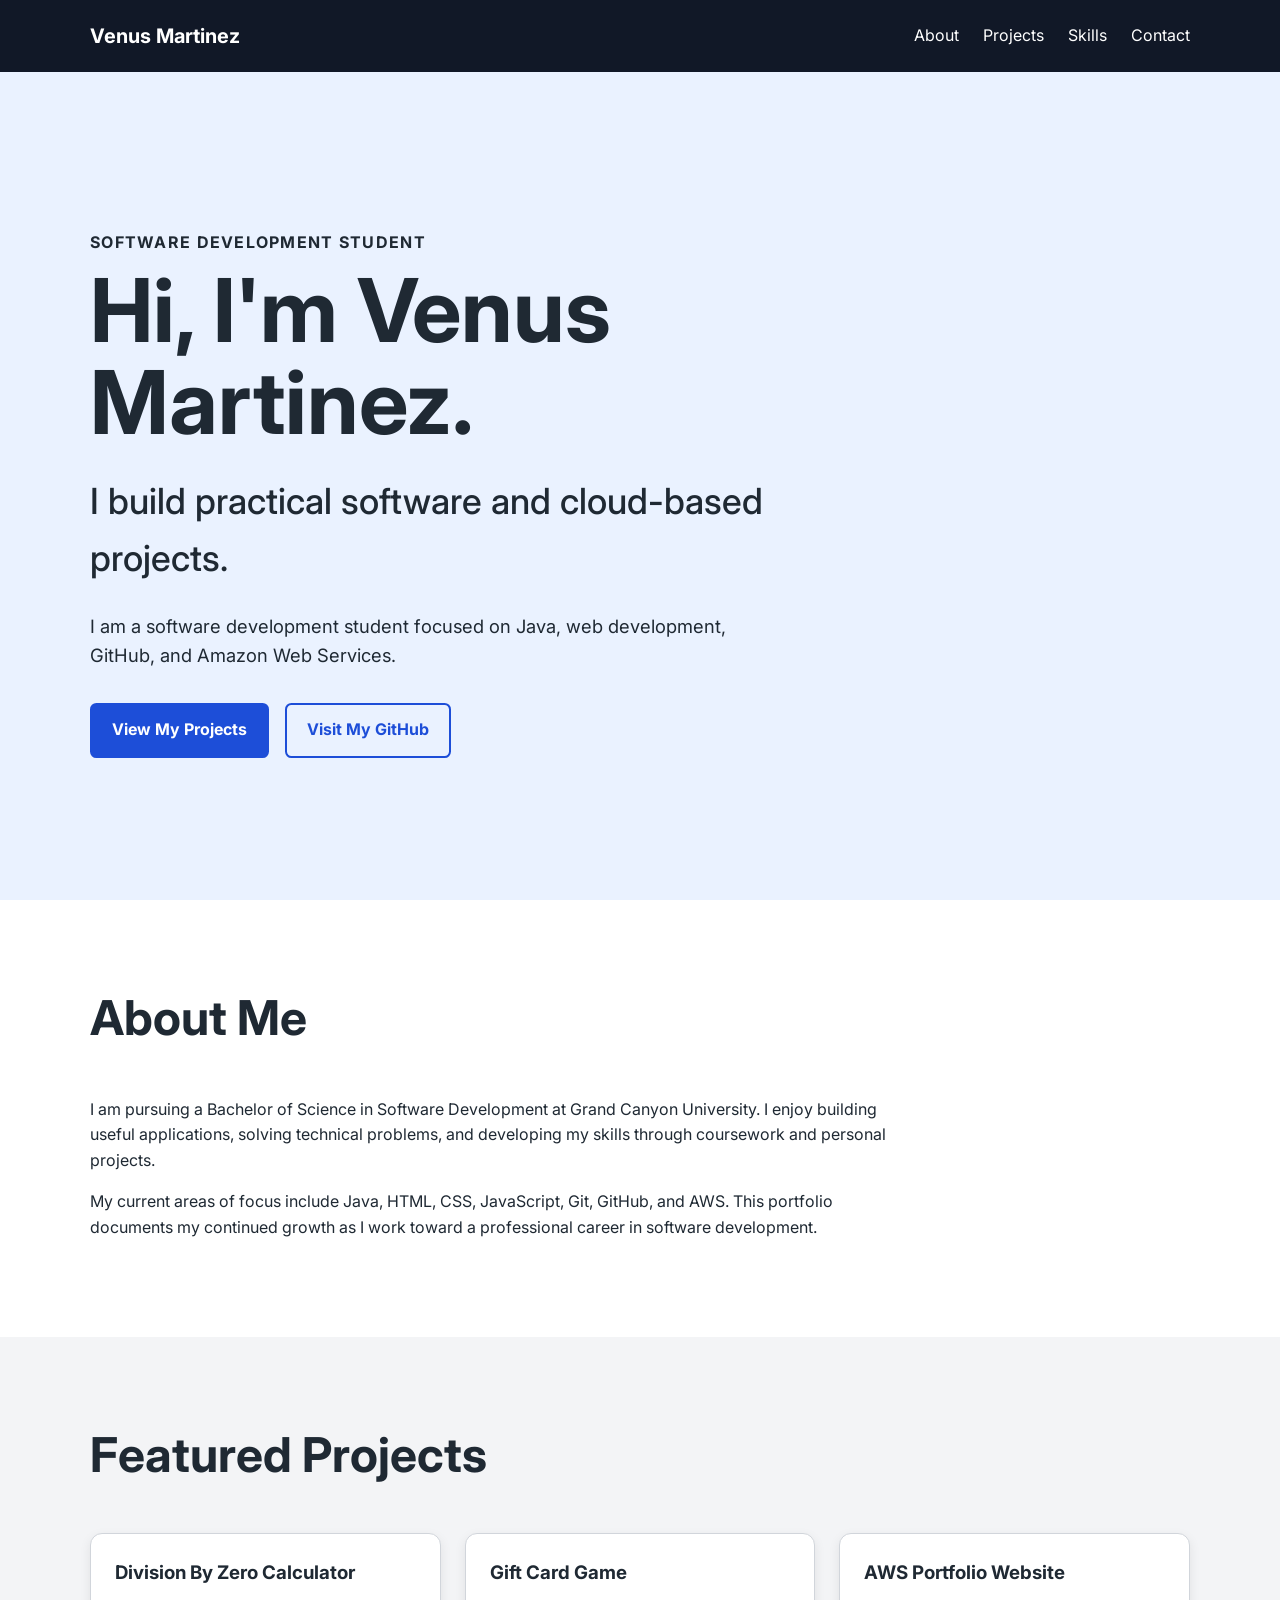
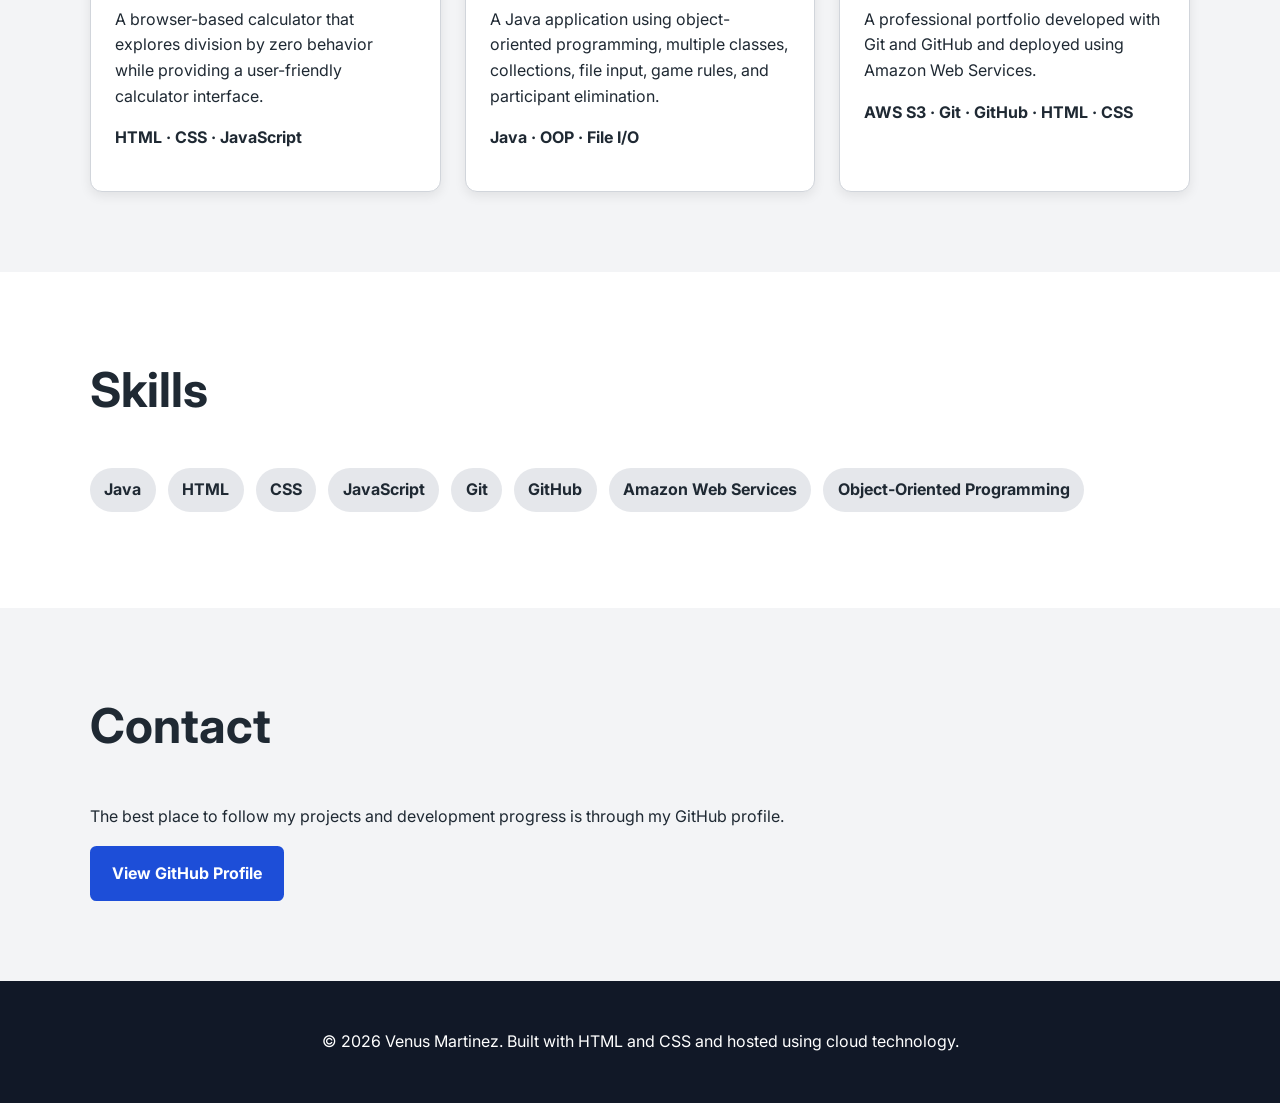
==== index.html @ 0f292beb "Update portfolio typography with Inter font" ====
<!DOCTYPE html>
<html lang="en">

<head>
    <meta charset="UTF-8">
    <meta name="viewport" content="width=device-width, initial-scale=1.0">

    <meta name="description"
        content="The software development portfolio of Venus Martinez, featuring Java, web development, and AWS projects.">

    <title>Venus Martinez | Software Developer</title>

    <link rel="preconnect" href="https://fonts.googleapis.com">
    <link rel="preconnect" href="https://fonts.gstatic.com" crossorigin>
    <link href="https://fonts.googleapis.com/css2?family=Inter:wght@300;400;500;600;700;800&display=swap"
        rel="stylesheet">
    <link rel="stylesheet" href="css/styles.css">
</head>

<body>

    <header class="site-header">
        <nav class="navbar" aria-label="Main navigation">
            <a class="logo" href="#home">Venus Martinez</a>

            <ul class="nav-links">
                <li><a href="#about">About</a></li>
                <li><a href="#projects">Projects</a></li>
                <li><a href="#skills">Skills</a></li>
                <li><a href="#contact">Contact</a></li>
            </ul>
        </nav>
    </header>

    <main>

        <section class="hero" id="home">
            <div class="hero-content">
                <p class="eyebrow">Software Development Student</p>

                <h1>Hi, I'm Venus Martinez.</h1>

                <h2>I build practical software and cloud-based projects.</h2>

                <p class="hero-description">
                    I am a software development student focused on Java,
                    web development, GitHub, and Amazon Web Services.
                </p>

                <div class="hero-buttons">
                    <a class="button primary-button" href="#projects">
                        View My Projects
                    </a>

                    <a class="button secondary-button" href="https://github.com/Venus-Martinez" target="_blank"
                        rel="noopener noreferrer">
                        Visit My GitHub
                    </a>
                </div>
            </div>
        </section>

        <section class="section" id="about">
            <div class="section-container">
                <h2>About Me</h2>

                <p>
                    I am pursuing a Bachelor of Science in Software
                    Development at Grand Canyon University. I enjoy building
                    useful applications, solving technical problems, and
                    developing my skills through coursework and personal
                    projects.
                </p>

                <p>
                    My current areas of focus include Java, HTML, CSS,
                    JavaScript, Git, GitHub, and AWS. This portfolio documents
                    my continued growth as I work toward a professional career
                    in software development.
                </p>
            </div>
        </section>

        <section class="section alternate-section" id="projects">
            <div class="section-container">
                <h2>Featured Projects</h2>

                <div class="project-grid">

                    <article class="project-card">
                        <h3>Division By Zero Calculator</h3>

                        <p>
                            A browser-based calculator that explores division
                            by zero behavior while providing a user-friendly
                            calculator interface.
                        </p>

                        <p class="technology-list">
                            HTML · CSS · JavaScript
                        </p>
                    </article>

                    <article class="project-card">
                        <h3>Gift Card Game</h3>

                        <p>
                            A Java application using object-oriented
                            programming, multiple classes, collections, file
                            input, game rules, and participant elimination.
                        </p>

                        <p class="technology-list">
                            Java · OOP · File I/O
                        </p>
                    </article>

                    <article class="project-card">
                        <h3>AWS Portfolio Website</h3>

                        <p>
                            A professional portfolio developed with Git and
                            GitHub and deployed using Amazon Web Services.
                        </p>

                        <p class="technology-list">
                            AWS S3 · Git · GitHub · HTML · CSS
                        </p>
                    </article>

                </div>
            </div>
        </section>

        <section class="section" id="skills">
            <div class="section-container">
                <h2>Skills</h2>

                <ul class="skills-list">
                    <li>Java</li>
                    <li>HTML</li>
                    <li>CSS</li>
                    <li>JavaScript</li>
                    <li>Git</li>
                    <li>GitHub</li>
                    <li>Amazon Web Services</li>
                    <li>Object-Oriented Programming</li>
                </ul>
            </div>
        </section>

        <section class="section alternate-section" id="contact">
            <div class="section-container">
                <h2>Contact</h2>

                <p>
                    The best place to follow my projects and development
                    progress is through my GitHub profile.
                </p>

                <a class="button primary-button" href="https://github.com/Venus-Martinez" target="_blank"
                    rel="noopener noreferrer">
                    View GitHub Profile
                </a>
            </div>
        </section>

    </main>

    <footer class="site-footer">
        <p>
            &copy; 2026 Venus Martinez. Built with HTML and CSS and hosted
            using cloud technology.
        </p>
    </footer>

</body>

</html>
---- css/styles.css ----
/* ================================
   Base styles
================================ */

* {
    box-sizing: border-box;
}

html {
    scroll-behavior: smooth;
}

body {
    margin: 0;
    font-family: "Inter", sans-serif;
    line-height: 1.6;
    color: #1f2933;
    background-color: #ffffff;
}

a {
    color: inherit;
}


/* ================================
   Header and navigation
================================ */

.site-header {
    position: sticky;
    top: 0;
    z-index: 1000;
    background-color: #111827;
    color: #ffffff;
}

.navbar {
    width: min(1100px, 90%);
    min-height: 72px;
    margin: 0 auto;
    display: flex;
    align-items: center;
    justify-content: space-between;
    gap: 2rem;
}

.logo {
    font-size: 1.25rem;
    font-weight: 700;
    text-decoration: none;
}

.nav-links {
    margin: 0;
    padding: 0;
    display: flex;
    gap: 1.5rem;
    list-style: none;
}

.nav-links a {
    text-decoration: none;
}

.nav-links a:hover,
.nav-links a:focus {
    text-decoration: underline;
}


/* ================================
   Hero section
================================ */

.hero {
    min-height: calc(100vh - 72px);
    padding: 6rem 0;
    display: flex;
    align-items: center;
    background-color: #eaf2ff;
}

.hero-content {
    width: min(1100px, 90%);
    margin: 0 auto;
}

.eyebrow {
    margin-bottom: 0.5rem;
    font-size: 1rem;
    font-weight: 700;
    letter-spacing: 0.08em;
    text-transform: uppercase;
}

.hero h1 {
    max-width: 850px;
    margin: 0;
    font-size: clamp(2.75rem, 7vw, 5.5rem);
    line-height: 1.05;
}

.hero h2 {
    max-width: 800px;
    margin: 1.5rem 0 0;
    font-size: clamp(1.5rem, 3vw, 2.25rem);
    font-weight: 500;
}

.hero-description {
    max-width: 650px;
    margin: 1.5rem 0 0;
    font-size: 1.15rem;
}

.hero-buttons {
    margin-top: 2rem;
    display: flex;
    flex-wrap: wrap;
    gap: 1rem;
}


/* ================================
   Buttons
================================ */

.button {
    display: inline-block;
    padding: 0.8rem 1.25rem;
    border: 2px solid #1d4ed8;
    border-radius: 0.4rem;
    font-weight: 700;
    text-decoration: none;
}

.primary-button {
    color: #ffffff;
    background-color: #1d4ed8;
}

.secondary-button {
    color: #1d4ed8;
    background-color: transparent;
}

.button:hover,
.button:focus {
    opacity: 0.85;
}


/* ================================
   Page sections
================================ */

.section {
    padding: 5rem 0;
}

.alternate-section {
    background-color: #f3f4f6;
}

.section-container {
    width: min(1100px, 90%);
    margin: 0 auto;
}

.section h2 {
    margin-top: 0;
    font-size: clamp(2rem, 4vw, 3rem);
}

.section-container > p {
    max-width: 800px;
}


/* ================================
   Project cards
================================ */

.project-grid {
    display: grid;
    grid-template-columns: repeat(3, 1fr);
    gap: 1.5rem;
}

.project-card {
    padding: 1.5rem;
    border: 1px solid #d1d5db;
    border-radius: 0.75rem;
    background-color: #ffffff;
    box-shadow: 0 4px 12px rgba(0, 0, 0, 0.08);
}

.project-card h3 {
    margin-top: 0;
}

.technology-list {
    font-weight: 700;
}


/* ================================
   Skills
================================ */

.skills-list {
    padding: 0;
    display: flex;
    flex-wrap: wrap;
    gap: 0.75rem;
    list-style: none;
}

.skills-list li {
    padding: 0.55rem 0.9rem;
    border-radius: 999px;
    background-color: #e5e7eb;
    font-weight: 700;
}


/* ================================
   Footer
================================ */

.site-footer {
    padding: 2rem;
    color: #ffffff;
    background-color: #111827;
    text-align: center;
}


/* ================================
   Responsive design
================================ */

@media (max-width: 800px) {
    .navbar {
        padding: 1rem 0;
        flex-direction: column;
    }

    .nav-links {
        flex-wrap: wrap;
        justify-content: center;
    }

    .project-grid {
        grid-template-columns: 1fr;
    }
}
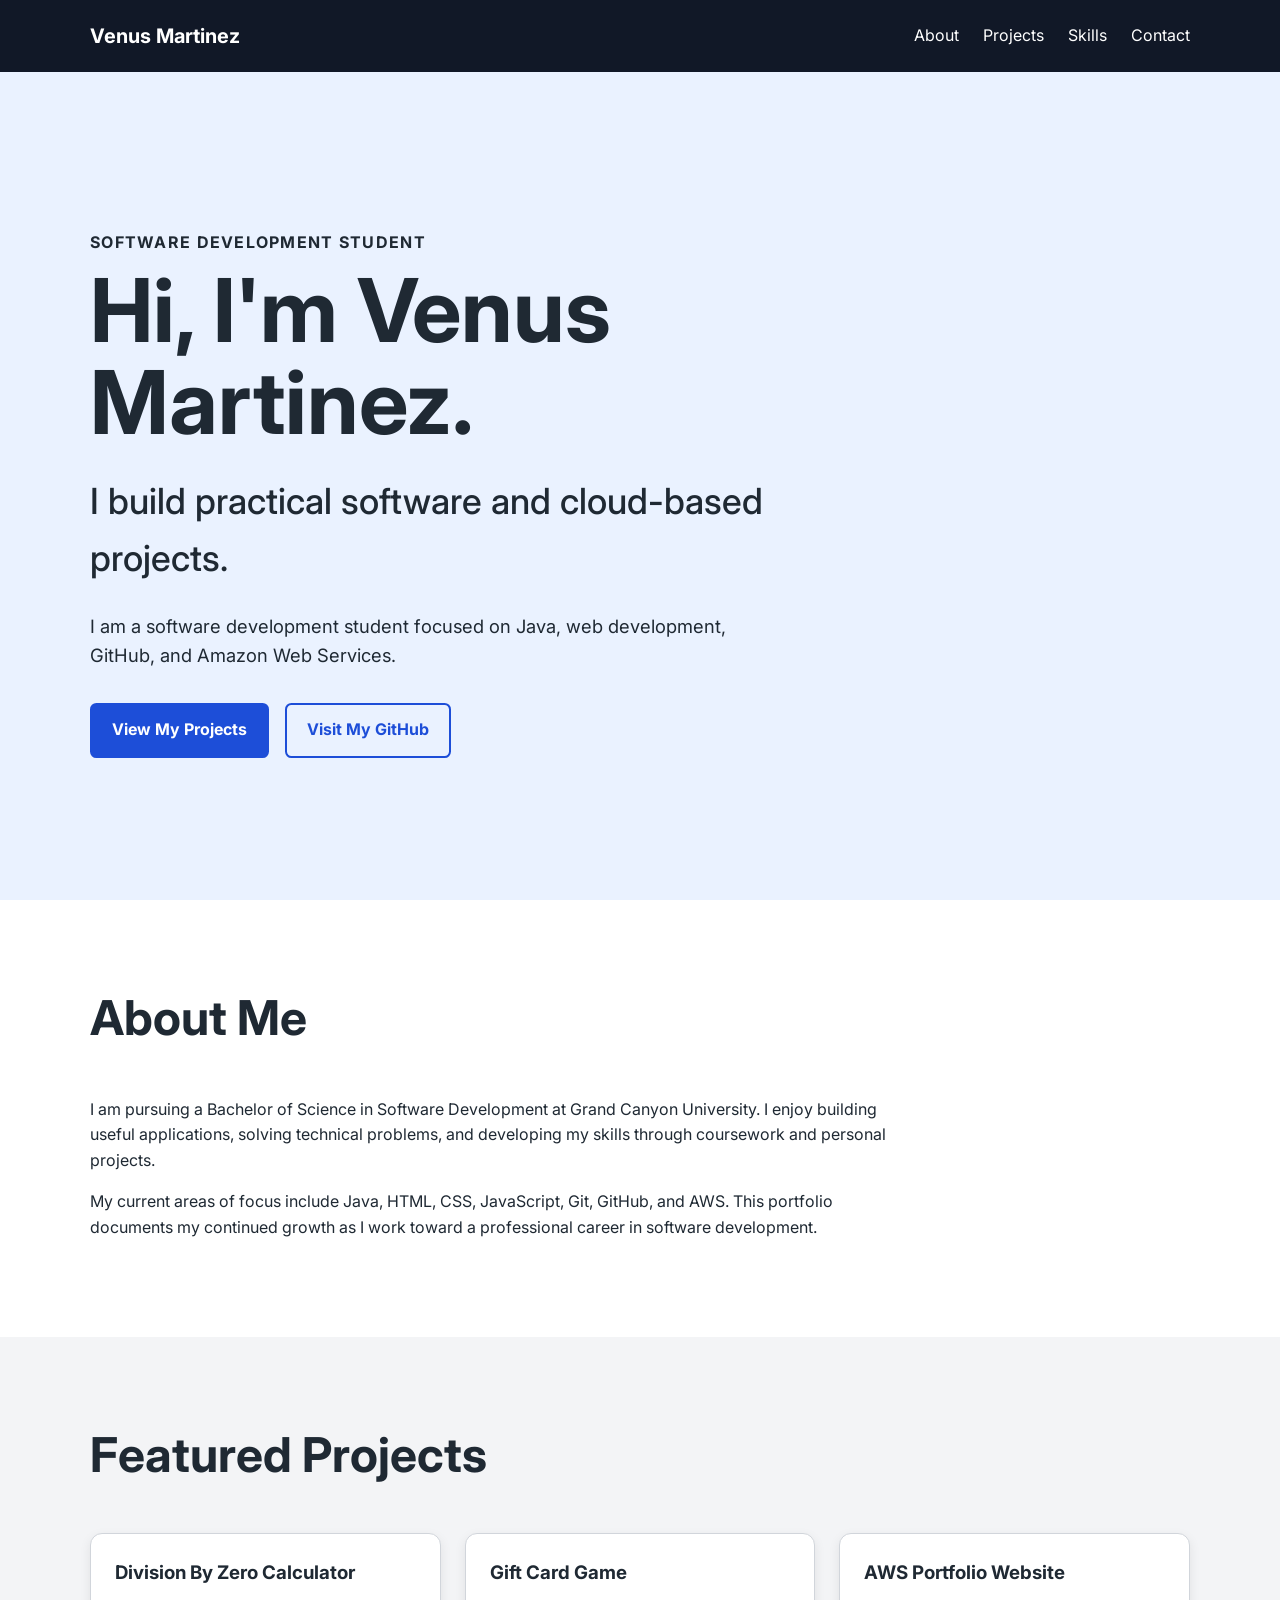
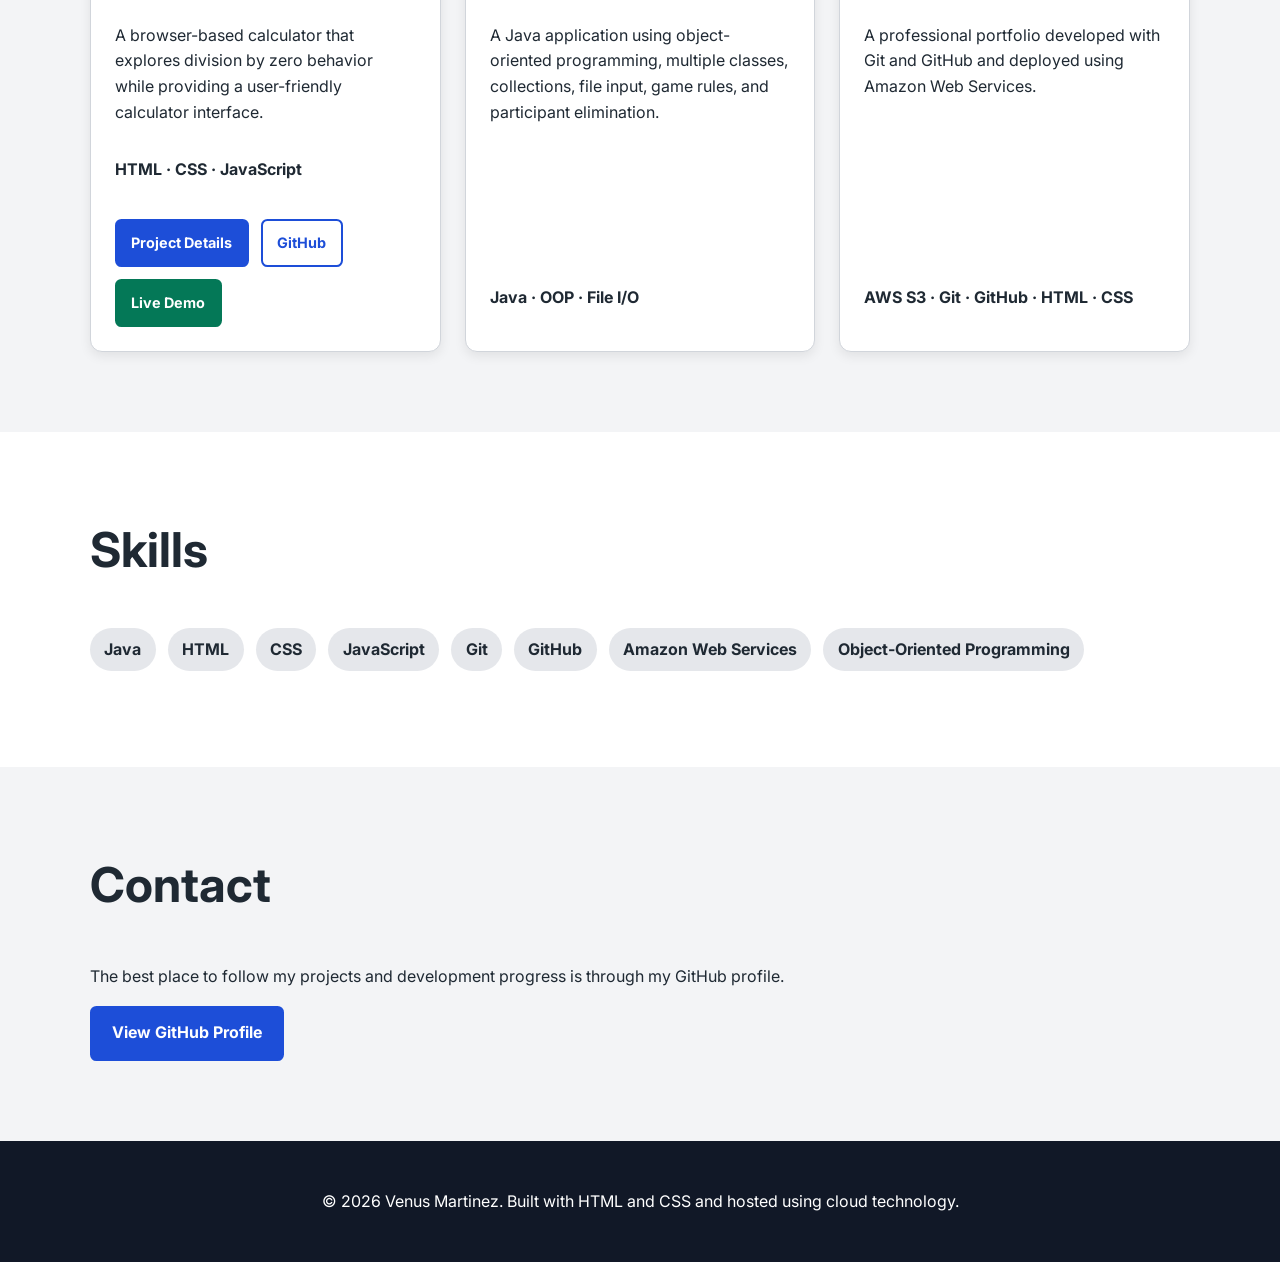
==== commit 60ee996b: "Add Division By Zero Calculator project details" ====
--- a/index.html
+++ b/index.html
@@ -99,6 +99,24 @@
                         <p class="technology-list">
                             HTML · CSS · JavaScript
                         </p>
+
+                        <div class="project-links">
+
+                            <a href="projects/division-by-zero-calculator.html" class="button primary-button">
+                                Project Details
+                            </a>
+
+                            <a href="https://github.com/Venus-Martinez/Calculator" class="button secondary-button" target="_blank"
+                                rel="noopener noreferrer">
+                                GitHub
+                            </a>
+                            <a href="https://venus-martinez.github.io/Calculator/" class="button demo-button" target="_blank"
+                                rel="noopener noreferrer">
+                                Live Demo
+                            </a>
+
+                        </div>
+
                     </article>
 
                     <article class="project-card">
--- a/css/styles.css
+++ b/css/styles.css
@@ -133,6 +133,10 @@
     border-radius: 0.4rem;
     font-weight: 700;
     text-decoration: none;
+    transition:
+        transform 0.2s ease,
+        box-shadow 0.2s ease,
+        opacity 0.2s ease;
 }
 
 .primary-button {
@@ -146,10 +150,21 @@
 }
 
 .button:hover,
+.button:focus-visible {
+    transform: translateY(-2px);
+    box-shadow: 0 6px 14px rgba(0, 0, 0, 0.14);
+}
+
+.button:hover,
 .button:focus {
     opacity: 0.85;
 }
 
+.demo-button {
+    border-color: #047857;
+    color: #ffffff;
+    background-color: #047857;
+}
 
 /* ================================
    Page sections
@@ -173,7 +188,7 @@
     font-size: clamp(2rem, 4vw, 3rem);
 }
 
-.section-container > p {
+.section-container>p {
     max-width: 800px;
 }
 
@@ -194,6 +209,27 @@
     border-radius: 0.75rem;
     background-color: #ffffff;
     box-shadow: 0 4px 12px rgba(0, 0, 0, 0.08);
+
+    display: flex;
+    flex-direction: column;
+}
+
+.project-card .technology-list {
+    margin-top: auto;
+    padding-top: 1rem;
+}
+
+.project-links {
+    margin-top: 1.25rem;
+    display: flex;
+    flex-wrap: wrap;
+    gap: 0.75rem;
+}
+
+.project-links .button {
+    padding: 0.65rem 0.9rem;
+    font-size: 0.9rem;
+    text-align: center;
 }
 
 .project-card h3 {
@@ -224,6 +260,98 @@
     font-weight: 700;
 }
 
+/* ================================
+   Project detail pages
+================================ */
+
+.project-hero {
+    padding: 6rem 0;
+    background-color: #eaf2ff;
+}
+
+.project-hero h1 {
+    max-width: 900px;
+    margin: 0;
+    font-size: clamp(2.75rem, 7vw, 5rem);
+    line-height: 1.05;
+}
+
+.project-summary {
+    max-width: 750px;
+    margin: 1.5rem 0 0;
+    font-size: 1.2rem;
+}
+
+.project-detail-container {
+    width: min(1100px, 90%);
+    margin: 0 auto;
+    display: grid;
+    grid-template-columns: minmax(0, 2fr) minmax(250px, 1fr);
+    gap: 3rem;
+    align-items: start;
+}
+
+.project-detail-section {
+    margin-bottom: 3.5rem;
+}
+
+.project-detail-section h2 {
+    margin-bottom: 1rem;
+    font-size: 2rem;
+}
+
+.project-detail-section h3 {
+    margin-top: 2rem;
+}
+
+.project-detail-section p,
+.feature-list {
+    max-width: 760px;
+}
+
+.feature-list {
+    padding-left: 1.25rem;
+}
+
+.feature-list li {
+    margin-bottom: 0.65rem;
+}
+
+.project-info-card {
+    position: sticky;
+    top: 100px;
+    padding: 1.5rem;
+    border: 1px solid #d1d5db;
+    border-radius: 0.75rem;
+    background-color: #f9fafb;
+}
+
+.project-info-card h2 {
+    margin-top: 0;
+    font-size: 1.4rem;
+}
+
+.project-facts {
+    margin: 0;
+}
+
+.project-facts div {
+    padding: 1rem 0;
+    border-bottom: 1px solid #d1d5db;
+}
+
+.project-facts div:last-child {
+    border-bottom: 0;
+}
+
+.project-facts dt {
+    margin-bottom: 0.25rem;
+    font-weight: 700;
+}
+
+.project-facts dd {
+    margin: 0;
+}
 
 /* ================================
    Footer
@@ -255,4 +383,16 @@
     .project-grid {
         grid-template-columns: 1fr;
     }
+
+    .project-detail-container {
+        grid-template-columns: 1fr;
+    }
+
+    .project-info-card {
+        position: static;
+    }
+
+    .project-links .button {
+        flex: 1 1 100%;
+    }
 }
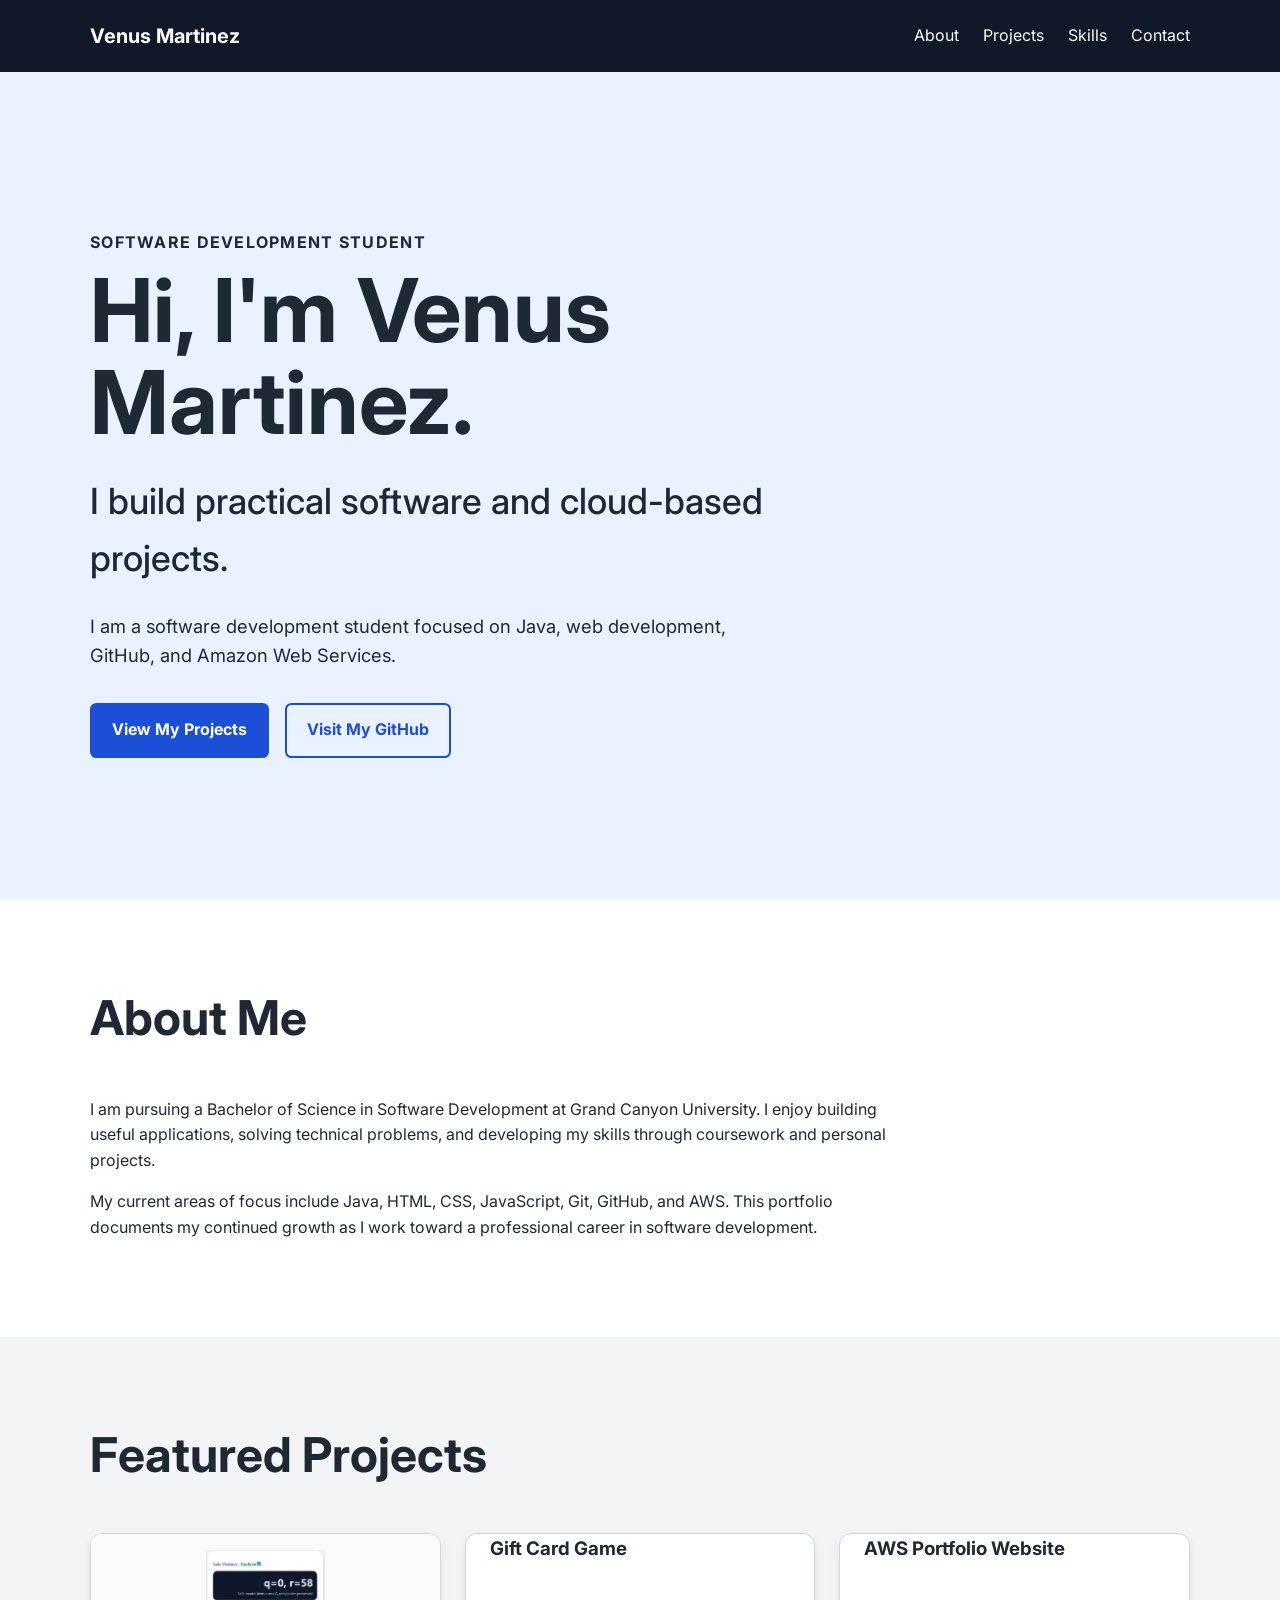
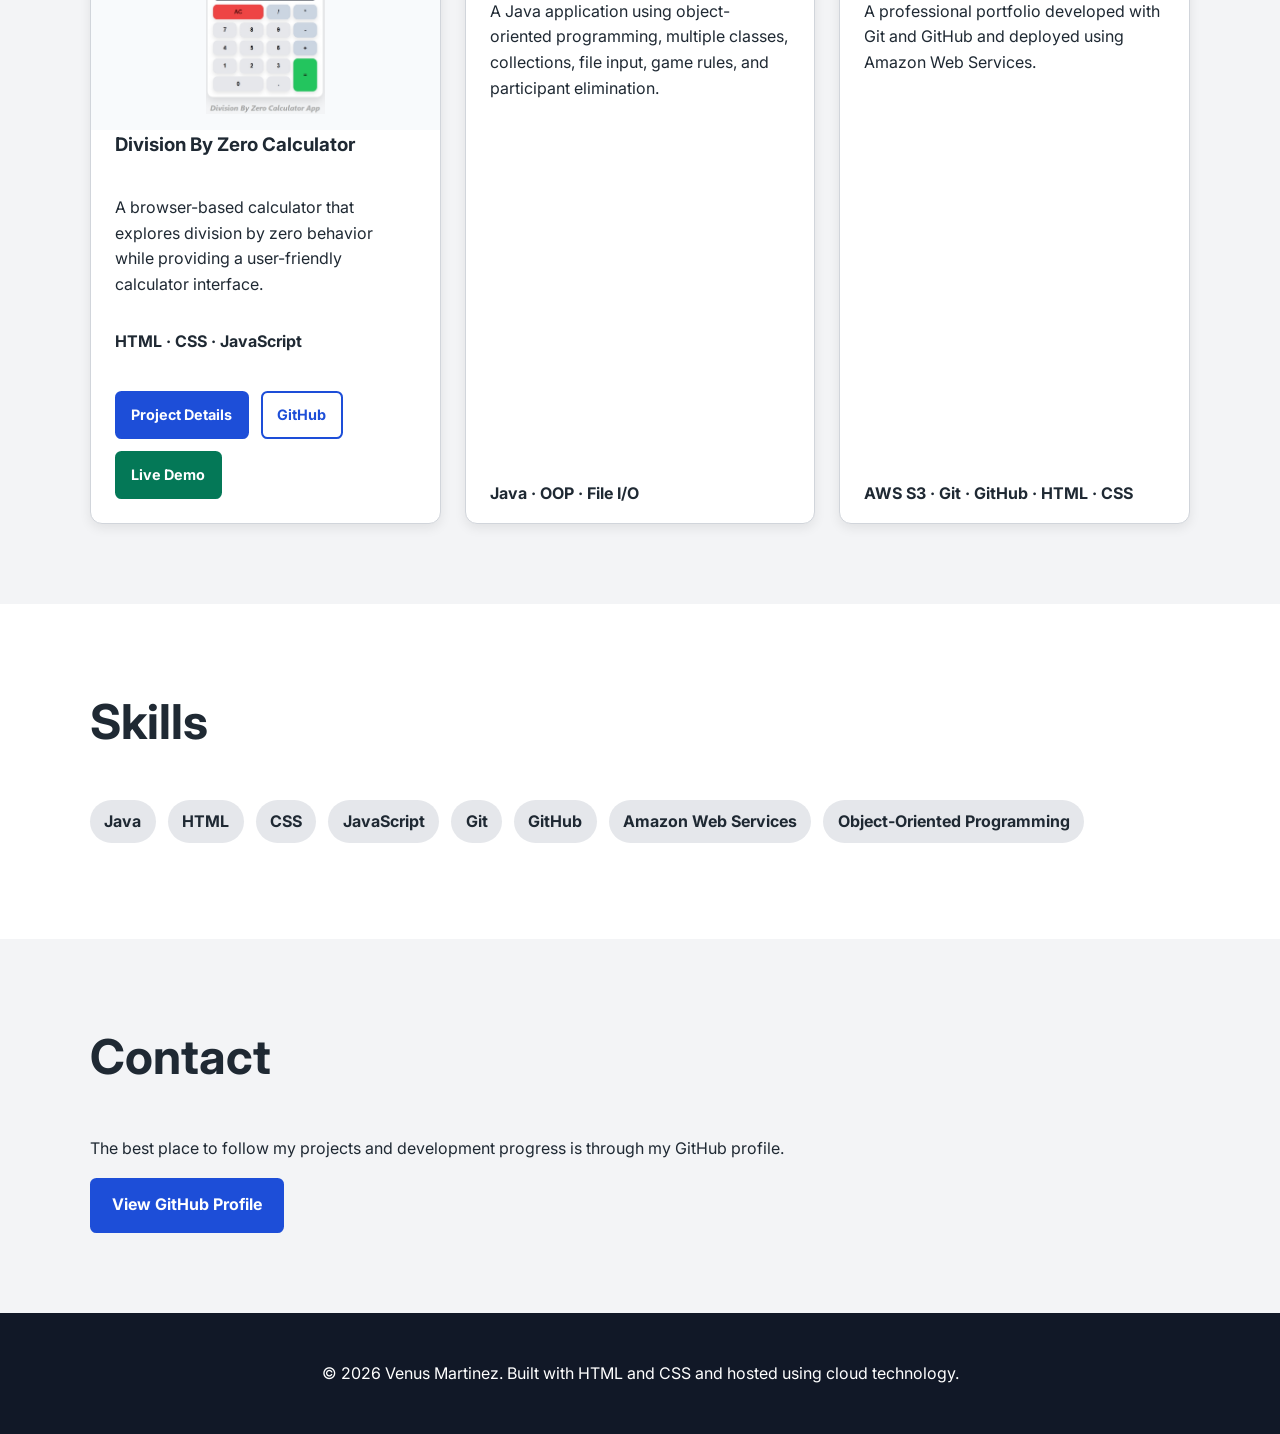
==== commit b414b393: "Add calculator screenshots and project showcase" ====
--- a/index.html
+++ b/index.html
@@ -88,6 +88,11 @@
                 <div class="project-grid">
 
                     <article class="project-card">
+                        <a class="project-image-link" href="projects/division-by-zero-calculator.html"
+                            aria-label="View details for the Division By Zero Calculator">
+                            <img class="project-card-image" src="images/division-by-zero-calculator.png"
+                                alt="Division By Zero Calculator application interface">
+                        </a>
                         <h3>Division By Zero Calculator</h3>
 
                         <p>
@@ -106,12 +111,12 @@
                                 Project Details
                             </a>
 
-                            <a href="https://github.com/Venus-Martinez/Calculator" class="button secondary-button" target="_blank"
-                                rel="noopener noreferrer">
+                            <a href="https://github.com/Venus-Martinez/Calculator" class="button secondary-button"
+                                target="_blank" rel="noopener noreferrer">
                                 GitHub
                             </a>
-                            <a href="https://venus-martinez.github.io/Calculator/" class="button demo-button" target="_blank"
-                                rel="noopener noreferrer">
+                            <a href="https://venus-martinez.github.io/Calculator/" class="button demo-button"
+                                target="_blank" rel="noopener noreferrer">
                                 Live Demo
                             </a>
 
--- a/css/styles.css
+++ b/css/styles.css
@@ -204,14 +204,59 @@
 }
 
 .project-card {
-    padding: 1.5rem;
+    padding: 0;
     border: 1px solid #d1d5db;
     border-radius: 0.75rem;
     background-color: #ffffff;
     box-shadow: 0 4px 12px rgba(0, 0, 0, 0.08);
-
     display: flex;
     flex-direction: column;
+    overflow: hidden;
+    transition:
+        transform 0.2s ease,
+        box-shadow 0.2s ease;
+}
+
+.project-card:hover {
+    transform: translateY(-4px);
+    box-shadow: 0 12px 24px rgba(0, 0, 0, 0.12);
+}
+
+.project-image-link {
+    display: block;
+    overflow: hidden;
+    background-color: #e5e7eb;
+}
+
+.project-card h3,
+.project-card>p,
+.project-card .project-links {
+    margin-left: 1.5rem;
+    margin-right: 1.5rem;
+}
+
+.project-card h3 {
+    margin-top: 1.5rem;
+}
+
+.project-card .project-links {
+    margin-bottom: 1.5rem;
+}
+
+.project-card-image {
+    display: block;
+    width: 100%;
+    aspect-ratio: 16 / 9;
+    object-fit: contain;
+    padding: 1rem;
+    background: #f8fafc;
+    object-position: center;
+    transition: transform 0.3s ease;
+}
+
+.project-image-link:hover .project-card-image,
+.project-image-link:focus-visible .project-card-image {
+    transform: scale(1.03);
 }
 
 .project-card .technology-list {
@@ -234,6 +279,29 @@
 
 .project-card h3 {
     margin-top: 0;
+}
+
+.project-showcase {
+    padding: 3rem 0 0;
+    background-color: #ffffff;
+}
+
+.project-showcase-image {
+    display: block;
+    width: 100%;
+    max-height: 700px;
+    object-fit: contain;
+    border: 1px solid #d1d5db;
+    border-radius: 1rem;
+    box-shadow: 0 16px 40px rgba(0, 0, 0, 0.14);
+    transition:
+        transform 0.2s ease,
+        box-shadow 0.2s ease;
+}
+
+.project-showcase-image:hover {
+    transform: translateY(-3px);
+    box-shadow: 0 20px 48px rgba(0, 0, 0, 0.18);
 }
 
 .technology-list {
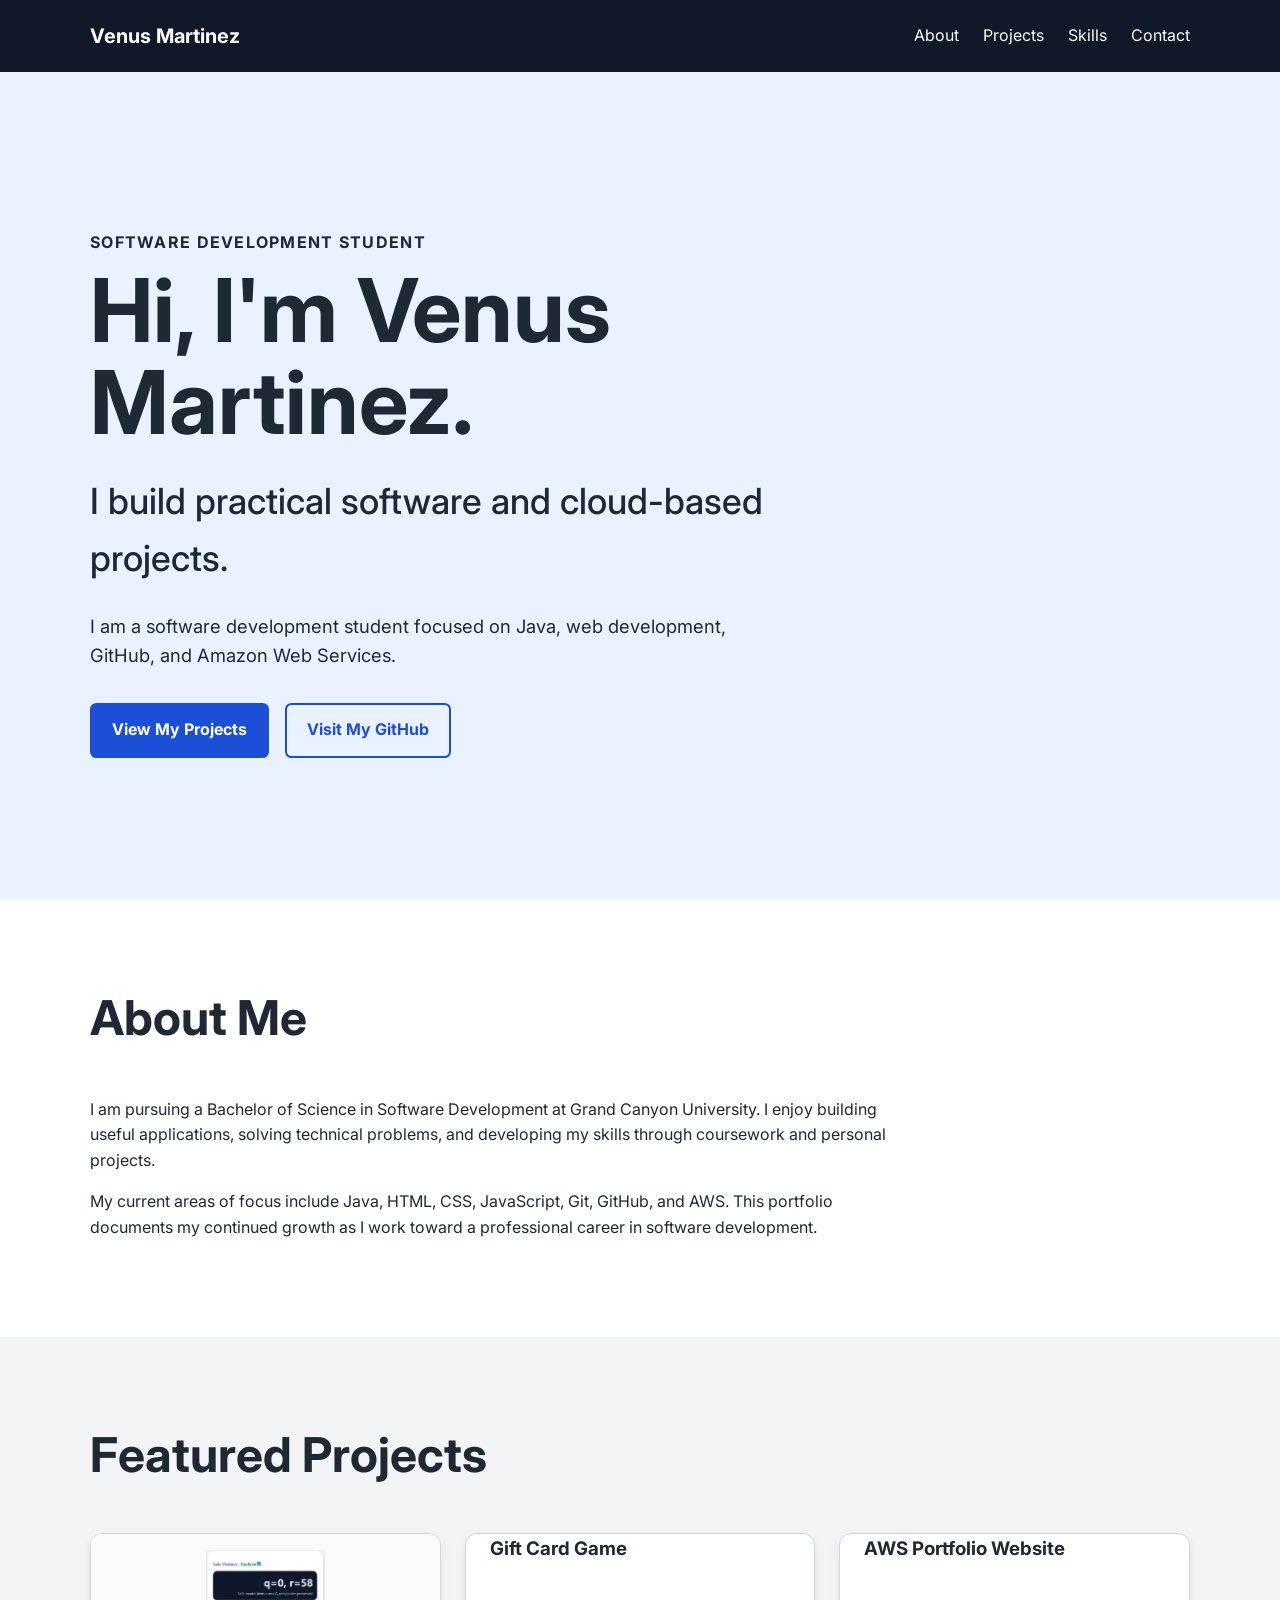
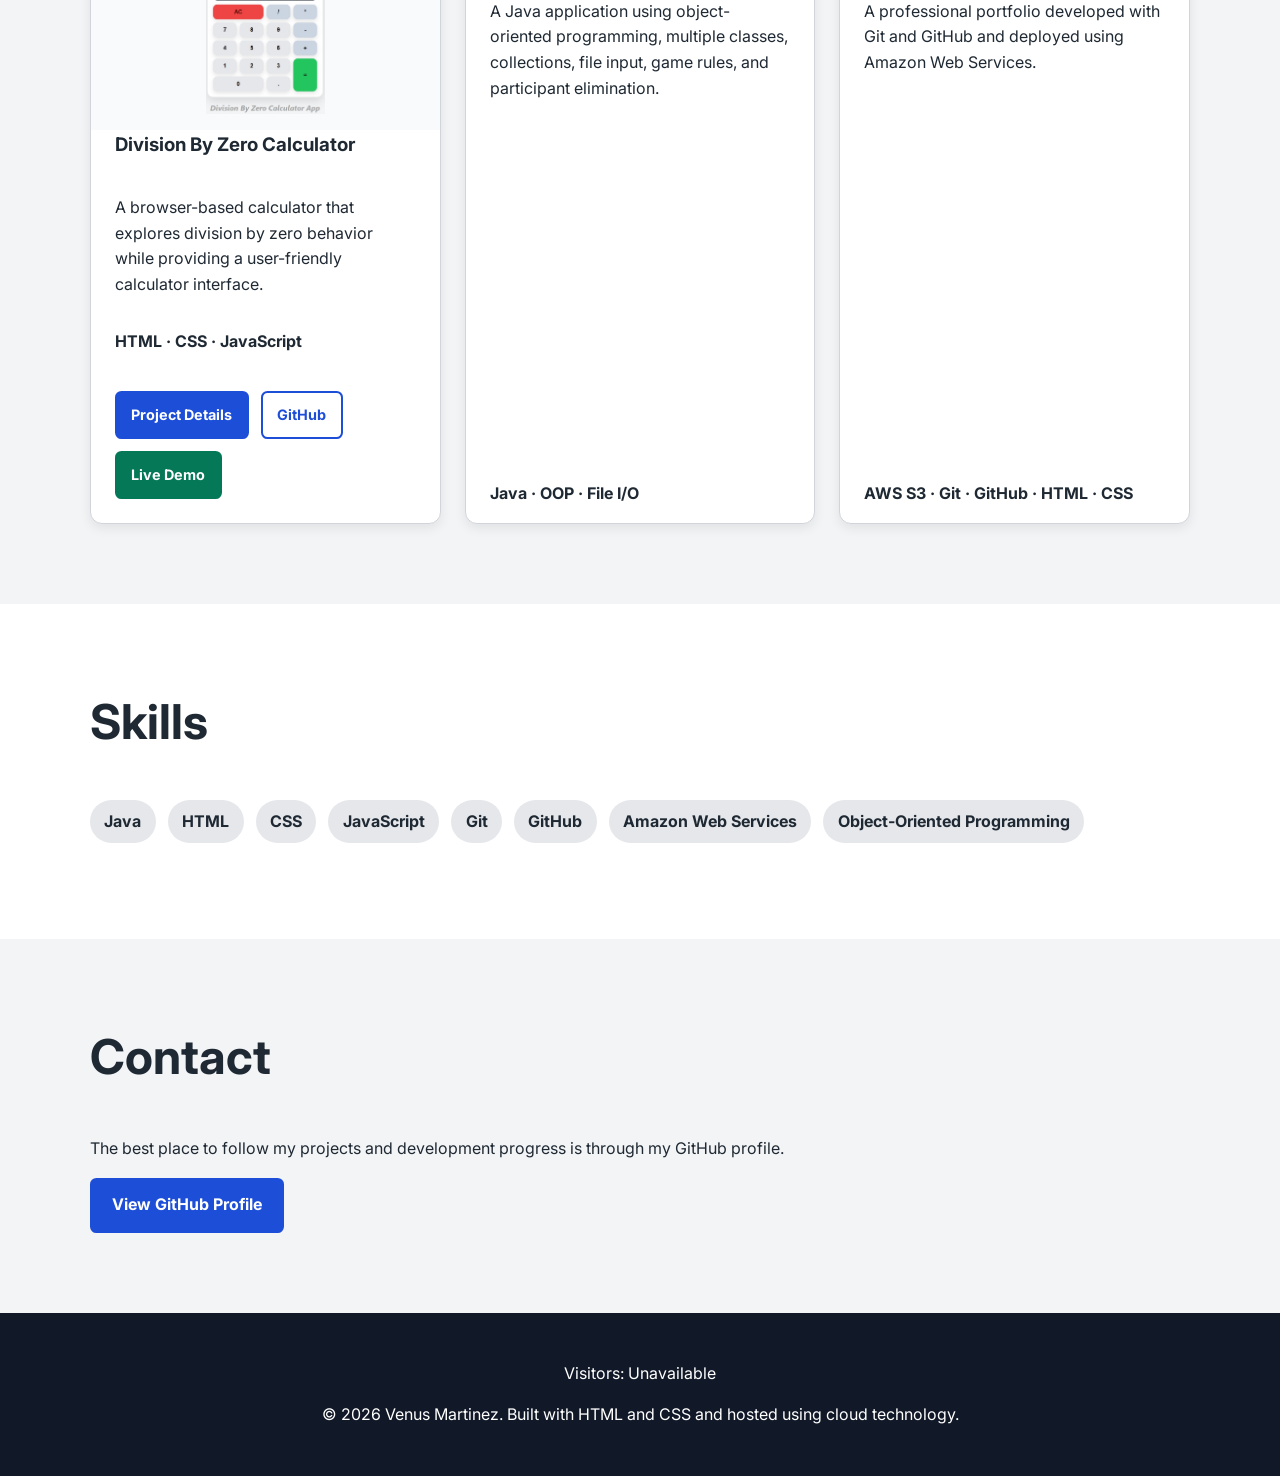
==== commit 15de119e: "Added live AWS visitor counter using Lambda, DynamoDB, and JavaScript" ====
--- a/index.html
+++ b/index.html
@@ -191,12 +191,23 @@
     </main>
 
     <footer class="site-footer">
+        <p>Visitors: <span id="visitor-count">Loading...</span></p>
         <p>
             &copy; 2026 Venus Martinez. Built with HTML and CSS and hosted
             using cloud technology.
         </p>
     </footer>
-
+    <script>
+        fetch("https://5rsedeqth3jp5kighyw5yqkv4y0baoxn.lambda-url.us-east-2.on.aws/")
+            .then(response => response.json())
+            .then(data => {
+                document.getElementById("visitor-count").textContent = data.count;
+            })
+            .catch(error => {
+                console.error("Error loading visitor count:", error);
+                document.getElementById("visitor-count").textContent = "Unavailable";
+            });
+    </script>
 </body>
 
 </html>
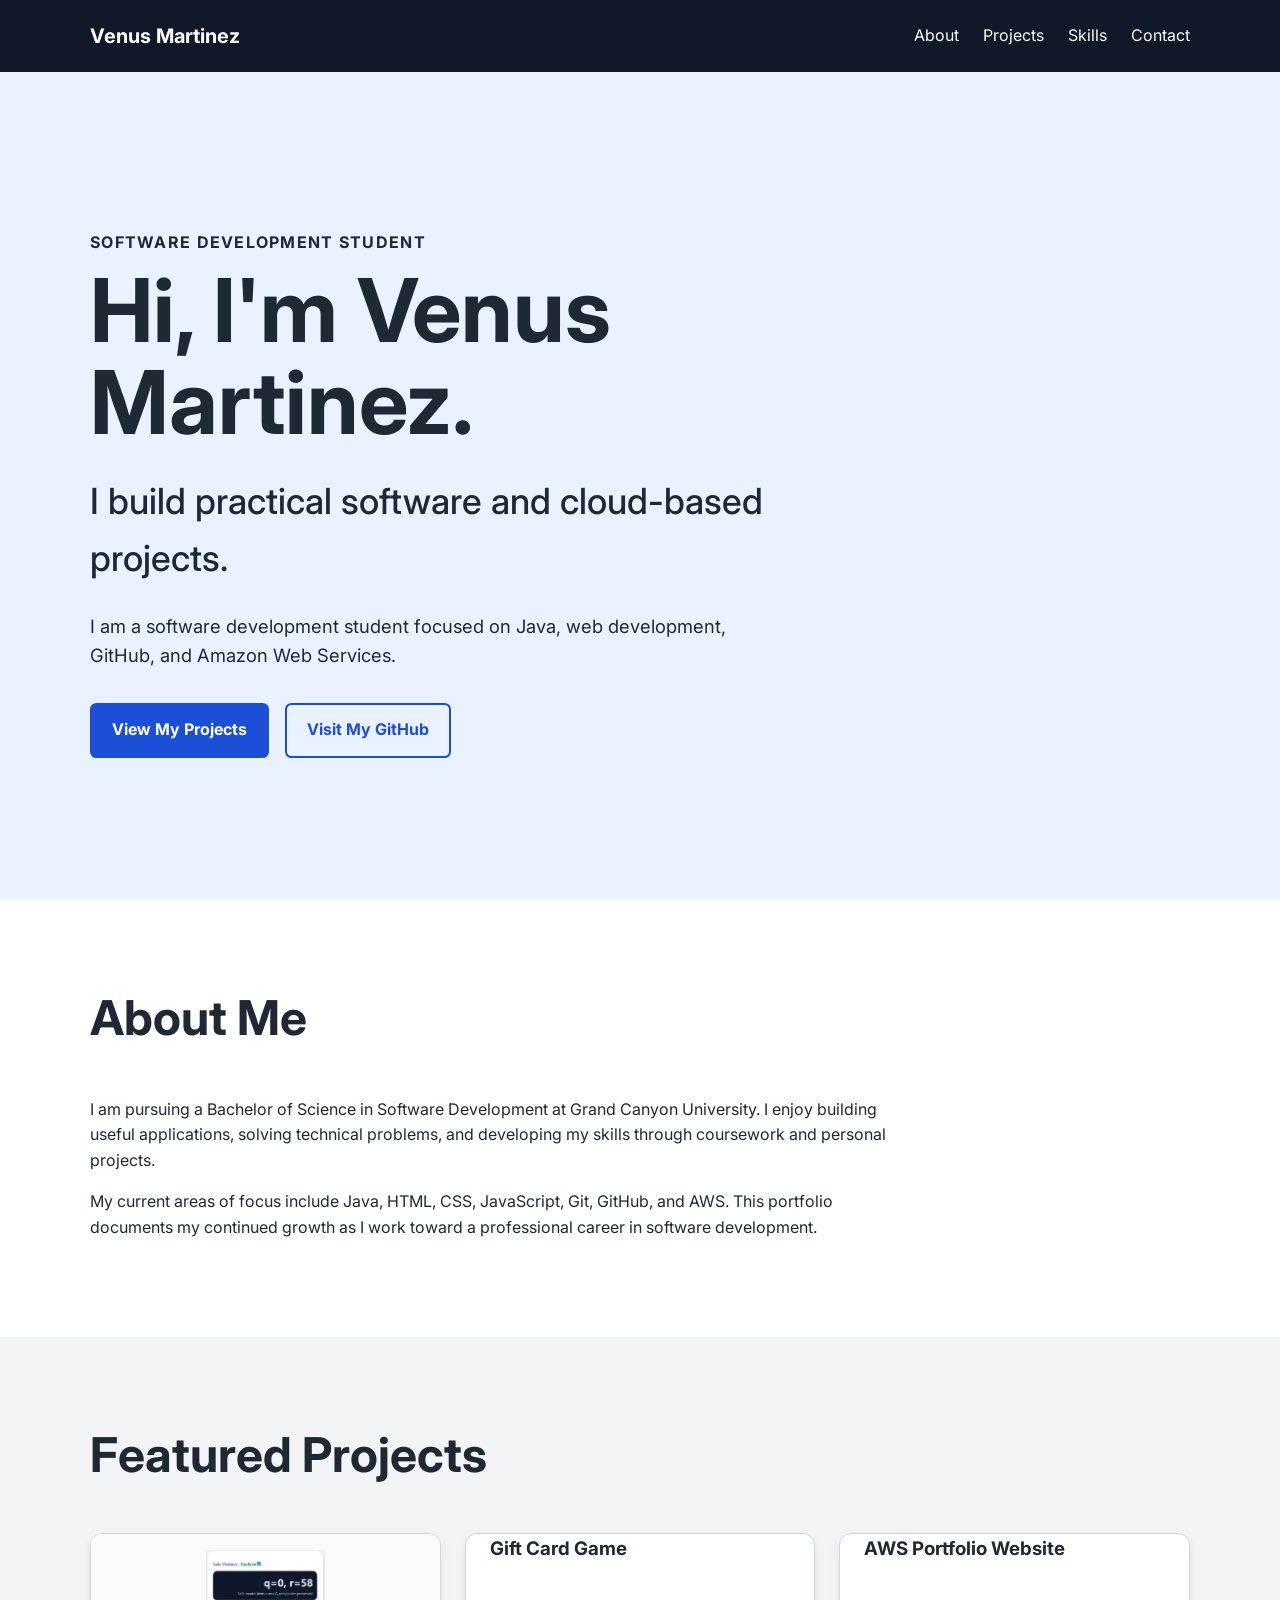
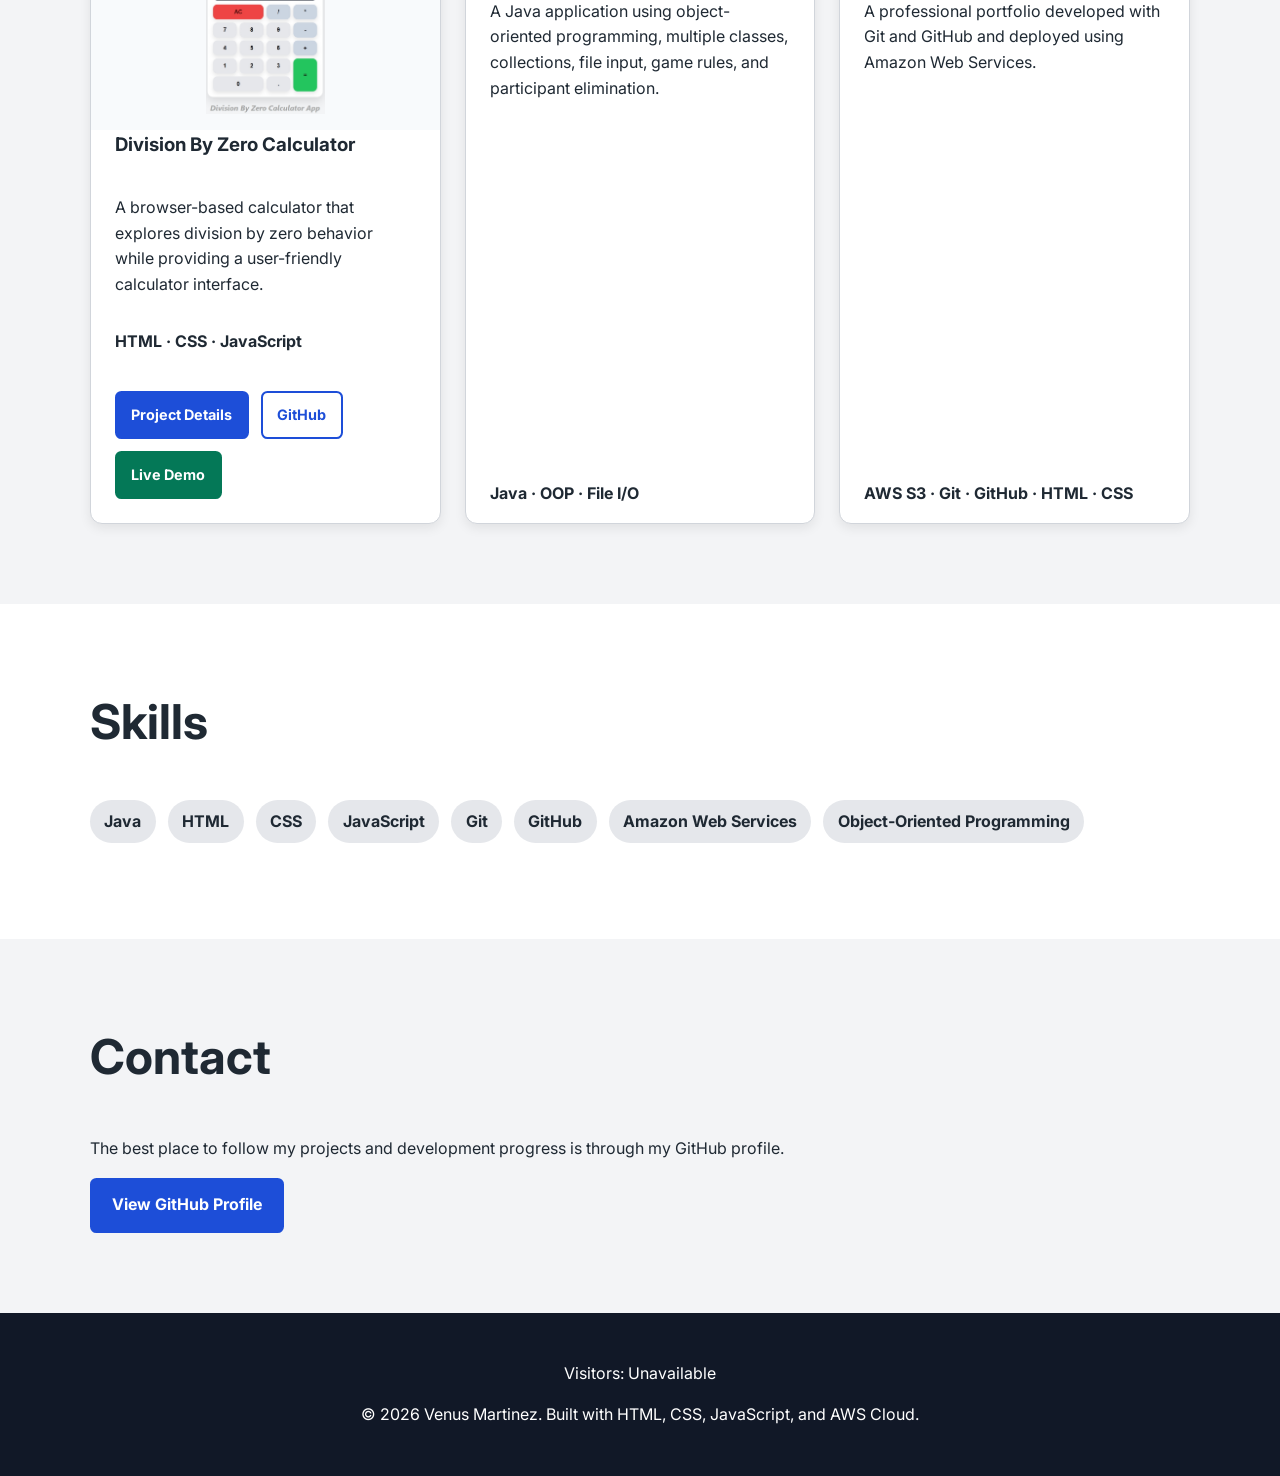
==== commit 2d3bdc9c: "Test GitHub Actions deployment" ====
--- a/index.html
+++ b/index.html
@@ -193,8 +193,7 @@
     <footer class="site-footer">
         <p>Visitors: <span id="visitor-count">Loading...</span></p>
         <p>
-            &copy; 2026 Venus Martinez. Built with HTML and CSS and hosted
-            using cloud technology.
+            &copy; 2026 Venus Martinez. Built with HTML, CSS, JavaScript, and AWS Cloud.
         </p>
     </footer>
     <script>
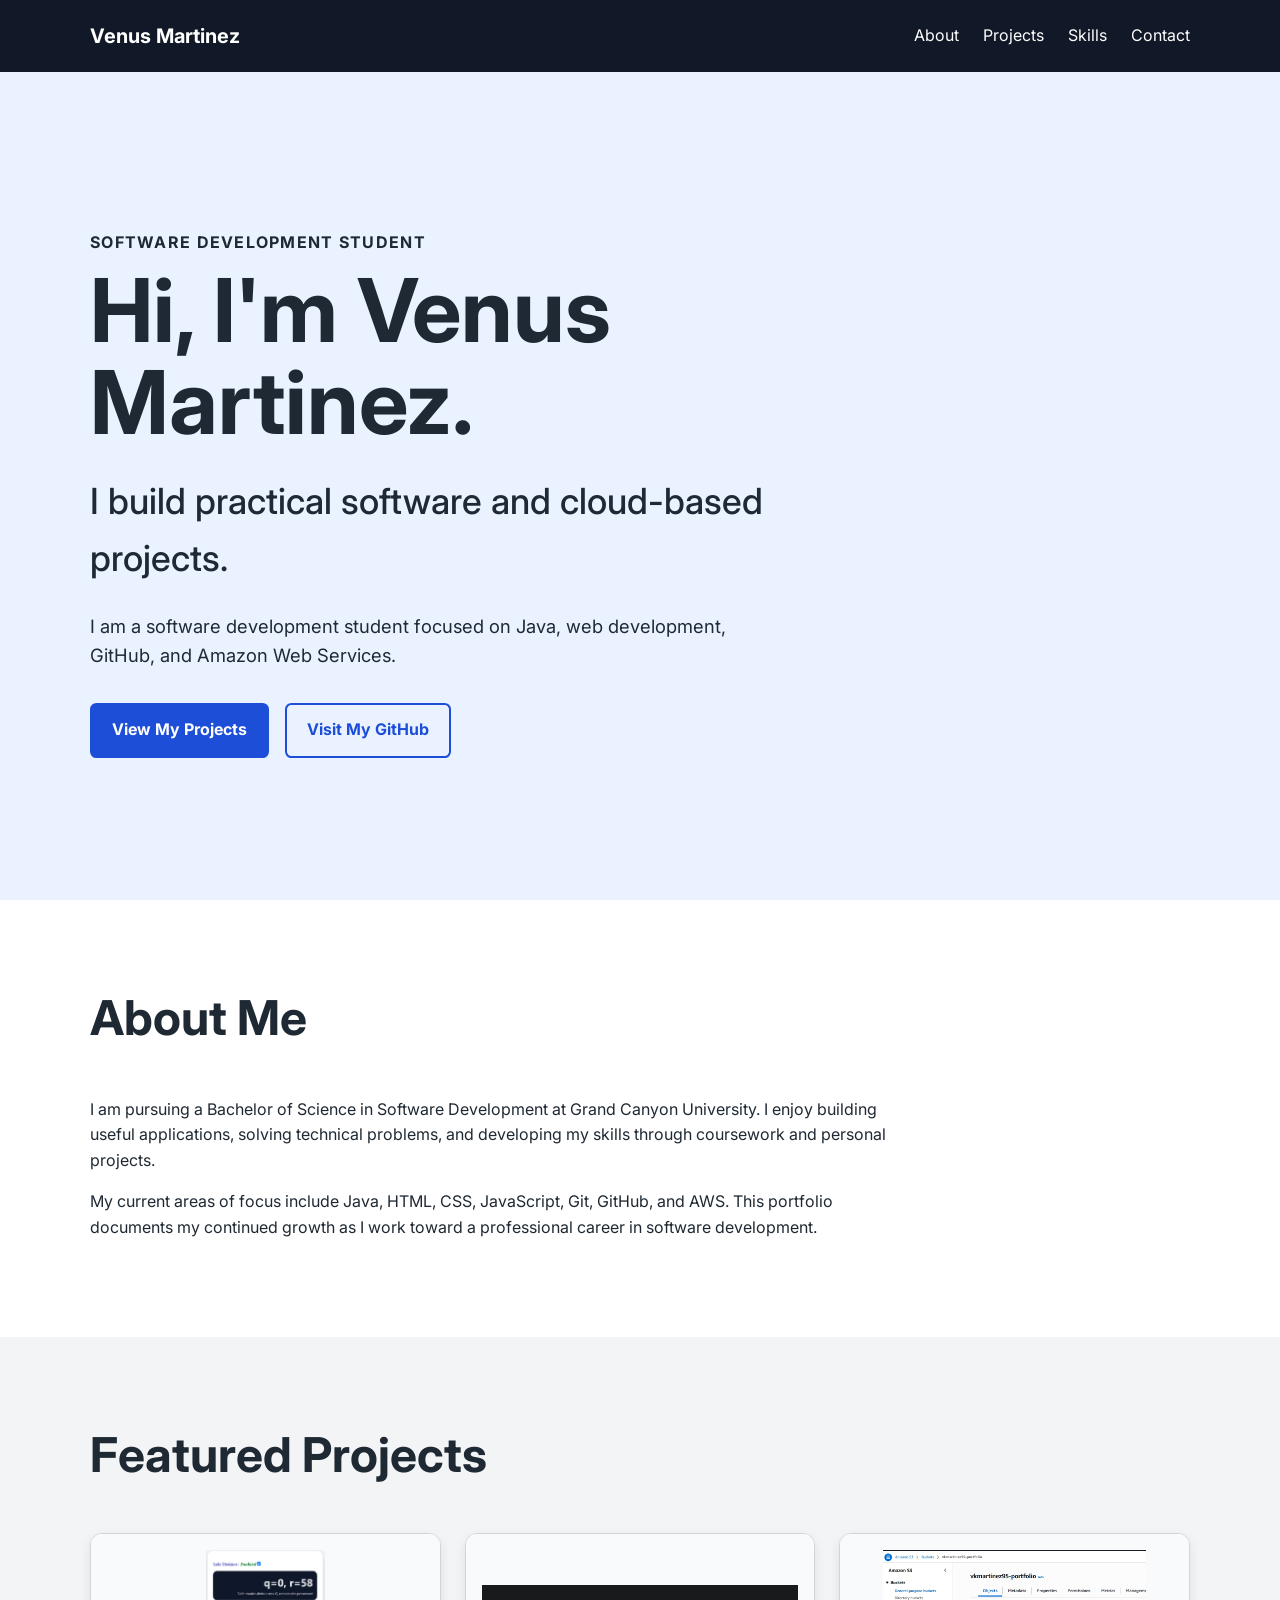
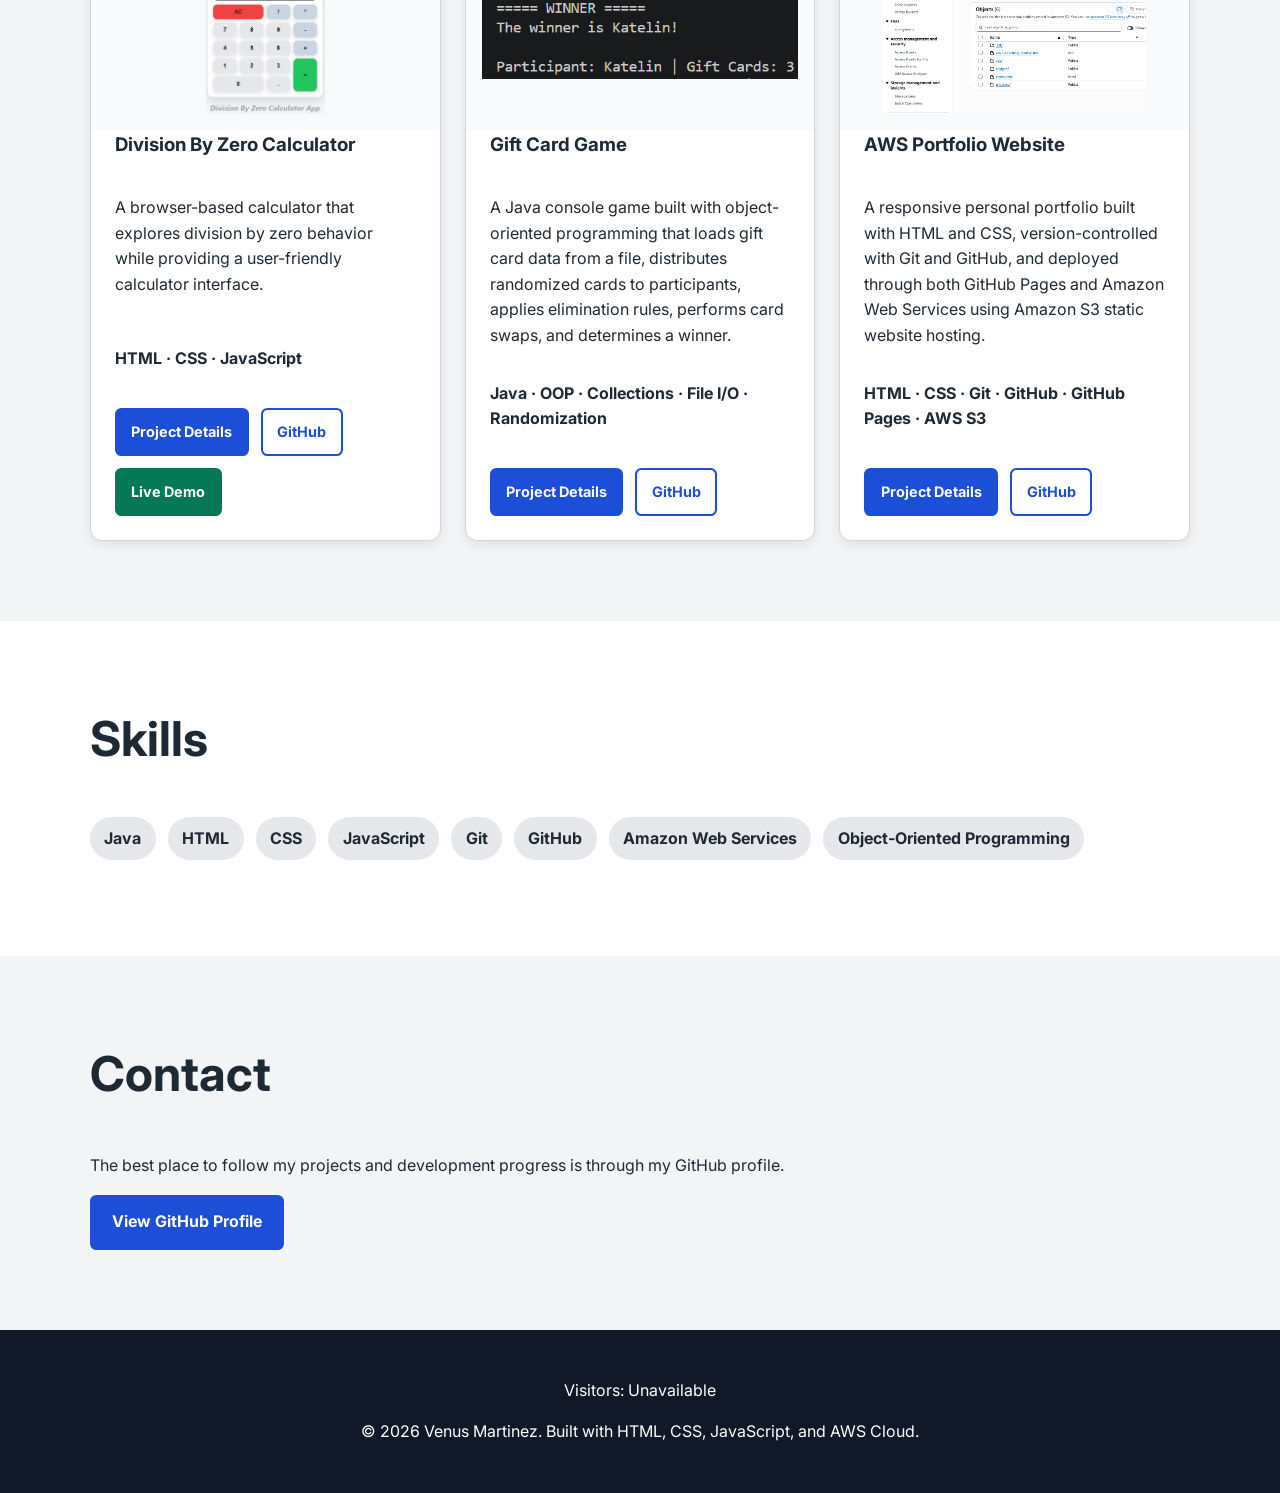
==== commit 88102d3e: "Several new files added to the project, including images and HTML files for AWS portfolio website an" ====
--- a/index.html
+++ b/index.html
@@ -125,30 +125,79 @@
                     </article>
 
                     <article class="project-card">
+
+                        <a class="project-image-link" href="projects/gift-card-game.html"
+                            aria-label="View details for the Gift Card Game">
+
+                            <img class="project-card-image" src="images/GiftCardGame-Winner.png"
+                                alt="Gift Card Game console output showing the winning participant">
+
+                        </a>
+
                         <h3>Gift Card Game</h3>
 
                         <p>
-                            A Java application using object-oriented
-                            programming, multiple classes, collections, file
-                            input, game rules, and participant elimination.
+                            A Java console game built with object-oriented programming
+                            that loads gift card data from a file, distributes randomized
+                            cards to participants, applies elimination rules, performs
+                            card swaps, and determines a winner.
                         </p>
 
                         <p class="technology-list">
-                            Java · OOP · File I/O
-                        </p>
+                            Java · OOP · Collections · File I/O · Randomization
+                        </p>
+
+                        <div class="project-links">
+
+                            <a href="projects/gift-card-game.html" class="button primary-button">
+                                Project Details
+                            </a>
+
+                            <a href="https://github.com/Venus-Martinez/GiftCardGame" class="button secondary-button"
+                                target="_blank" rel="noopener noreferrer">
+                                GitHub
+                            </a>
+
+                        </div>
+
                     </article>
 
                     <article class="project-card">
+
+                        <a class="project-image-link" href="projects/aws-portfolio-website.html"
+                            aria-label="View details for the AWS Portfolio Website">
+
+                            <img class="project-card-image" src="images/AWS-S3-Portfolio.jpeg"
+                                alt="AWS Portfolio Website interface">
+
+                        </a>
+
                         <h3>AWS Portfolio Website</h3>
 
                         <p>
-                            A professional portfolio developed with Git and
-                            GitHub and deployed using Amazon Web Services.
+                            A responsive personal portfolio built with HTML and CSS,
+                            version-controlled with Git and GitHub, and deployed through
+                            both GitHub Pages and Amazon Web Services using Amazon S3
+                            static website hosting.
                         </p>
 
                         <p class="technology-list">
-                            AWS S3 · Git · GitHub · HTML · CSS
-                        </p>
+                            HTML · CSS · Git · GitHub · GitHub Pages · AWS S3
+                        </p>
+
+                        <div class="project-links">
+
+                            <a href="projects/aws-portfolio-website.html" class="button primary-button">
+                                Project Details
+                            </a>
+
+                            <a href="https://github.com/Venus-Martinez/PersonalPortfolioHomepage"
+                                class="button secondary-button" target="_blank" rel="noopener noreferrer">
+                                GitHub
+                            </a>
+
+                        </div>
+
                     </article>
 
                 </div>
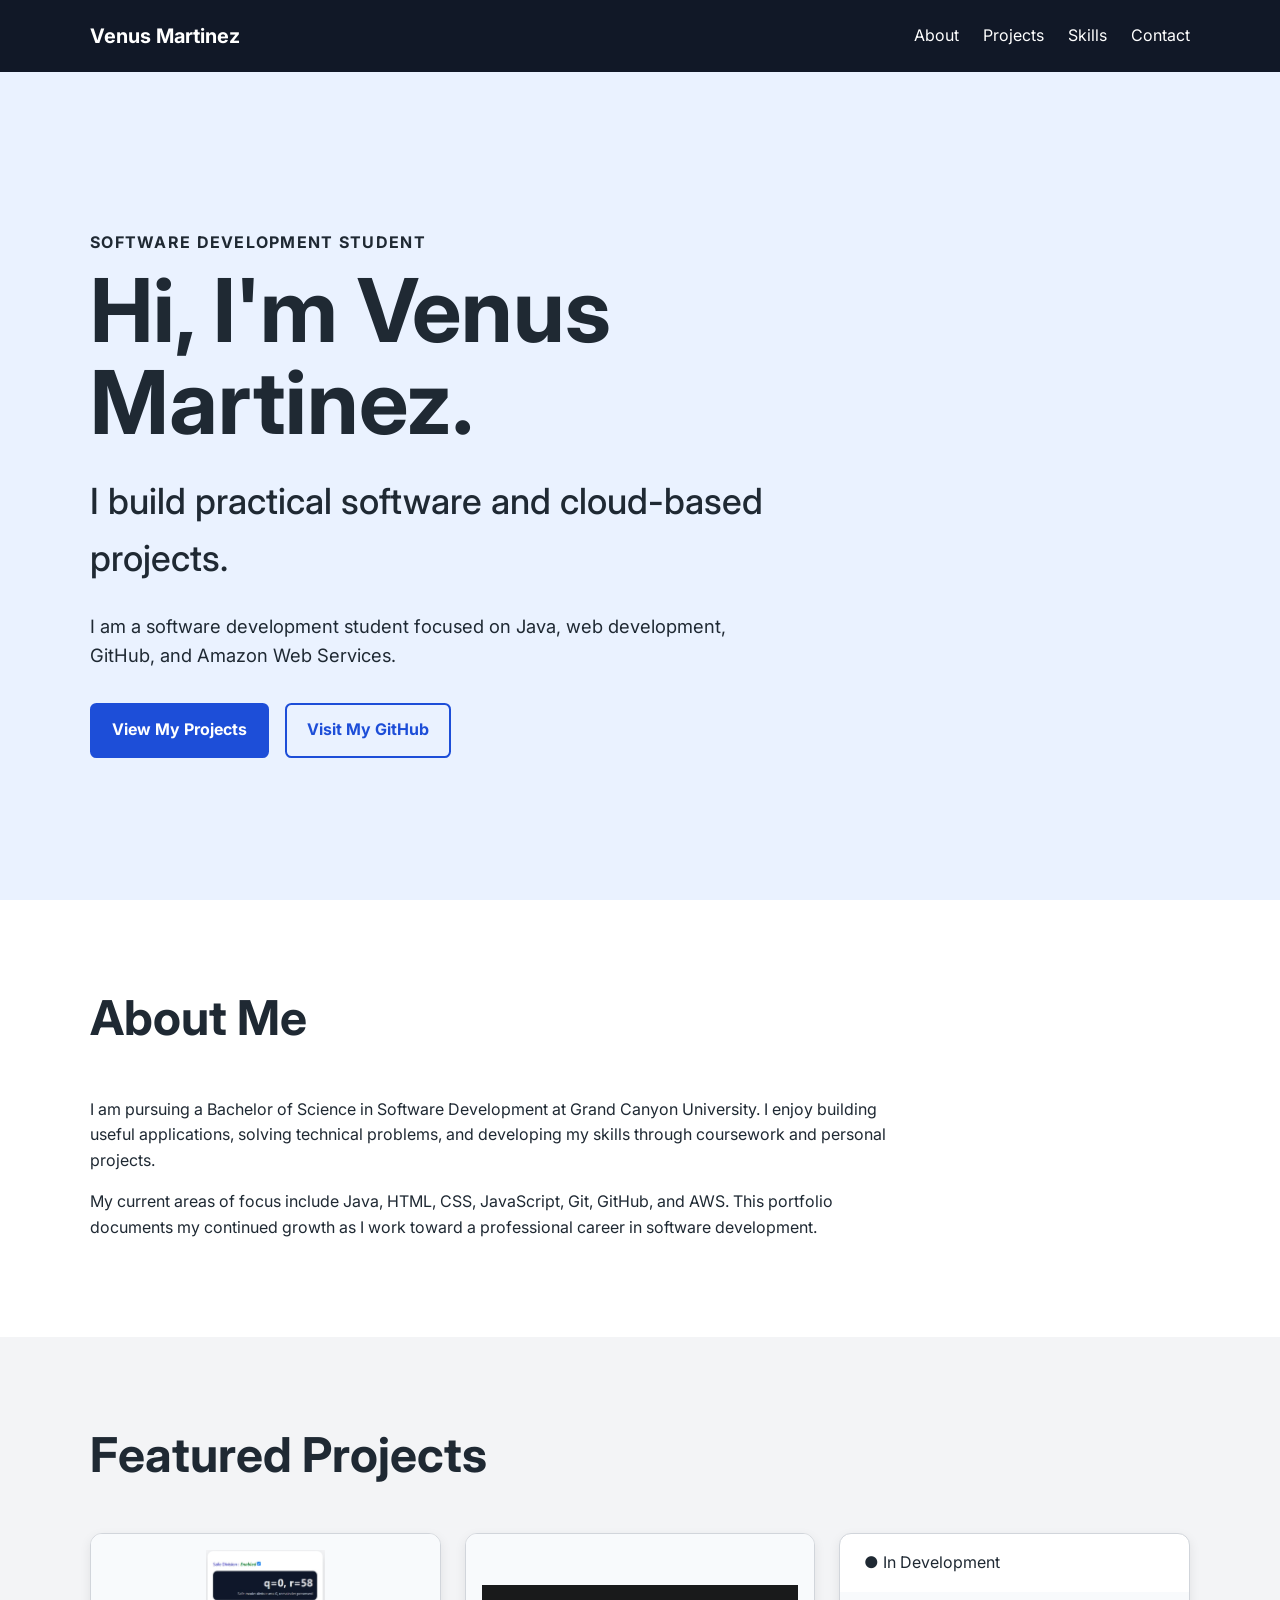
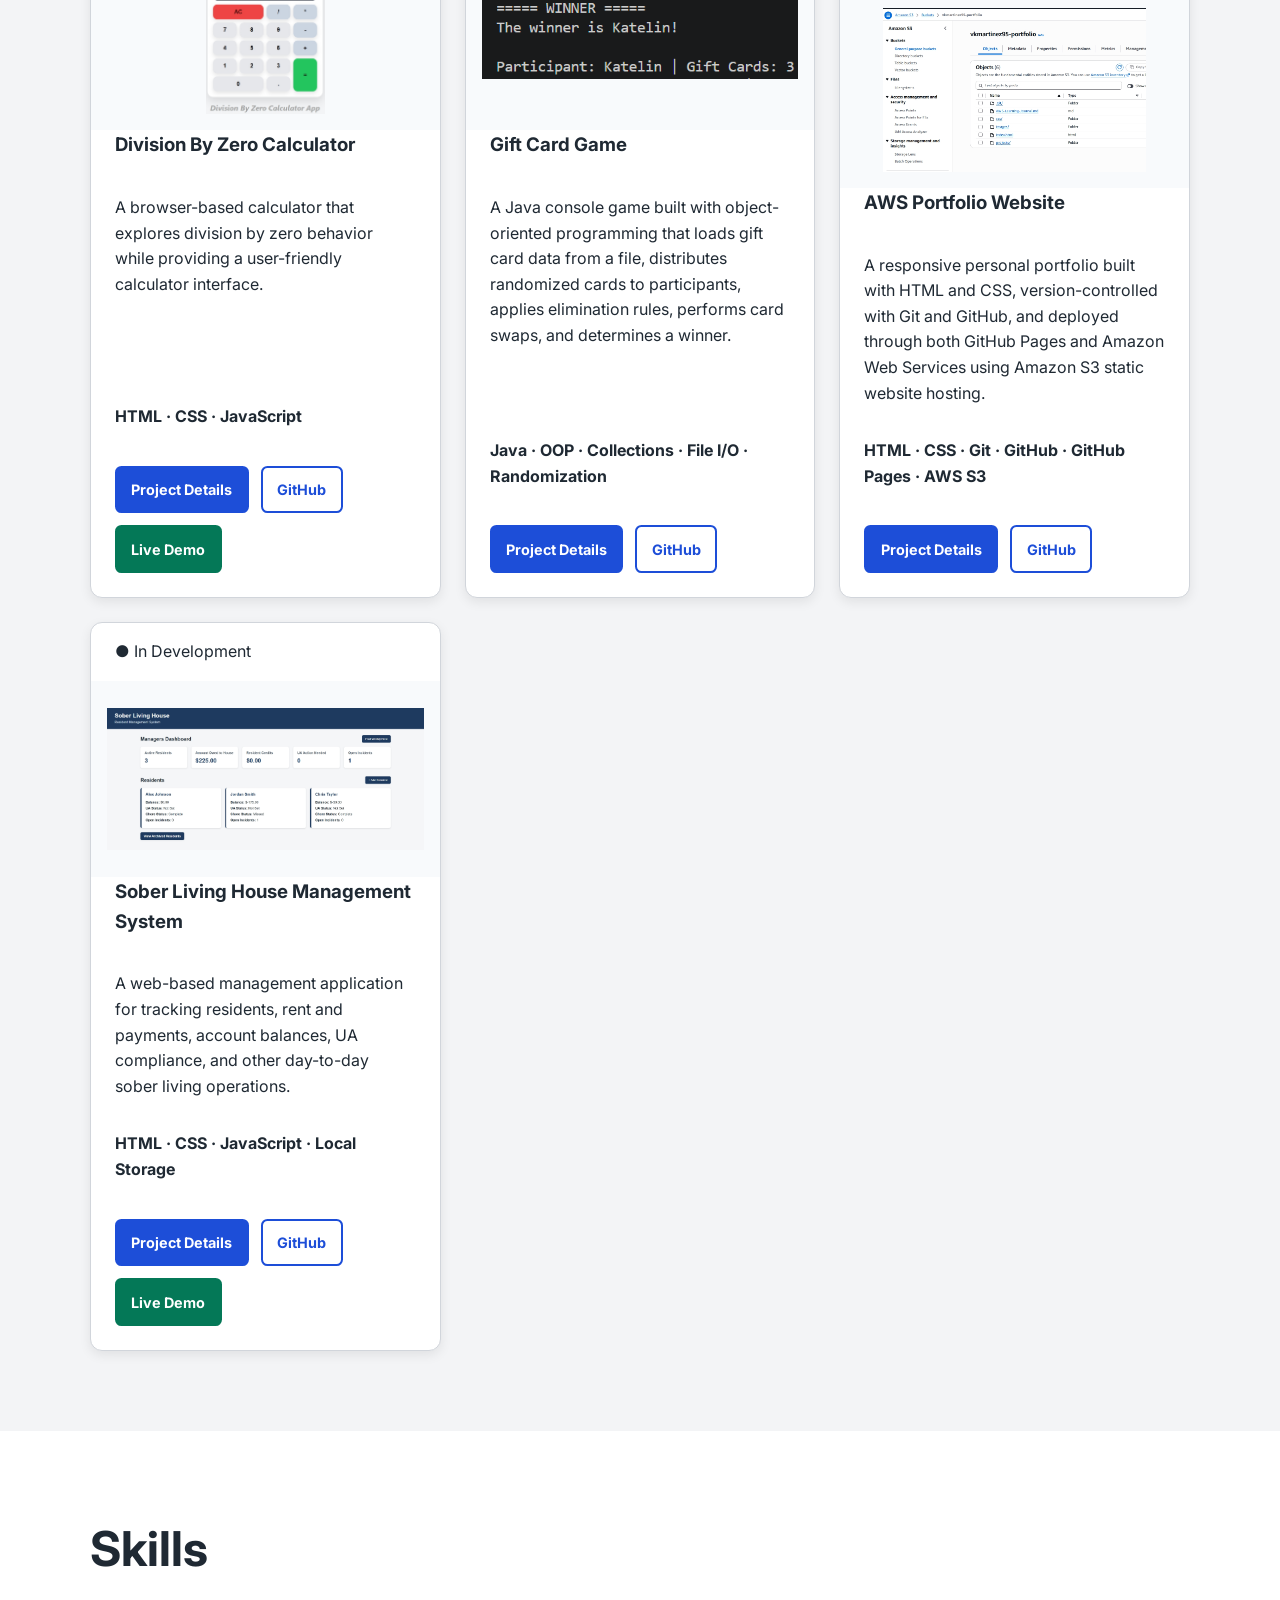
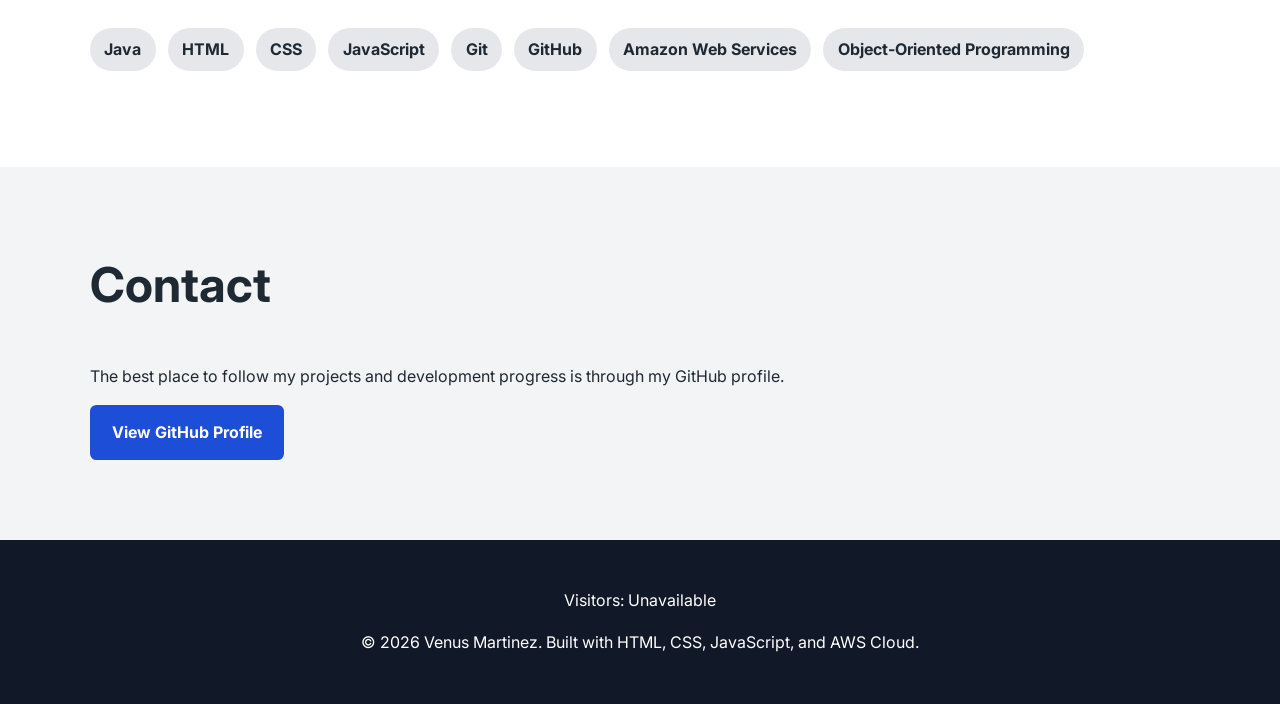
==== commit 49b68172: "Website is actually looking like a website now." ====
--- a/index.html
+++ b/index.html
@@ -164,6 +164,8 @@
 
                     <article class="project-card">
 
+                        <p class="project-status">● In Development</p>
+
                         <a class="project-image-link" href="projects/aws-portfolio-website.html"
                             aria-label="View details for the AWS Portfolio Website">
 
@@ -194,6 +196,51 @@
                             <a href="https://github.com/Venus-Martinez/PersonalPortfolioHomepage"
                                 class="button secondary-button" target="_blank" rel="noopener noreferrer">
                                 GitHub
+                            </a>
+
+                        </div>
+
+                    </article>
+
+                    <article class="project-card">
+
+                        <p class="project-status">● In Development</p>
+
+                        <a class="project-image-link" href="https://venus-martinez.github.io/SoberLivingManager/"
+                            aria-label="View details for the Sober Living House Management System">
+
+                            <img class="project-card-image" src="images/Sober-Living-Project.jpeg"
+                                alt="Sober Living House Resident Management System dashboard">
+
+                        </a>
+
+                        <h3>Sober Living House Management System</h3>
+
+                        <p>
+                            A web-based management application for tracking residents,
+                            rent and payments, account balances, UA compliance, and
+                            other day-to-day sober living operations.
+                        </p>
+
+                        <p class="technology-list">
+                            HTML · CSS · JavaScript · Local Storage
+                        </p>
+
+                        <div class="project-links">
+
+                            <a href="projects/sober-living-project.html" class="button primary-button" target="_blank"
+                                rel="noopener noreferrer">
+                                Project Details
+                            </a>
+
+                            <a href="https://github.com/Venus-Martinez/SoberLivingManager" class="button secondary-button" target="_blank"
+                                rel="noopener noreferrer">
+                                GitHub
+                            </a>
+
+                            <a href="https://venus-martinez.github.io/SoberLivingManager/" class="button demo-button"
+                                target="_blank" rel="noopener noreferrer">
+                                Live Demo
                             </a>
 
                         </div>
--- a/css/styles.css
+++ b/css/styles.css
@@ -463,4 +463,16 @@
     .project-links .button {
         flex: 1 1 100%;
     }
+}
+
+/* ================================
+   AWS Portfolio Styles
+================================ */
+
+.project-detail-image {
+    display: block;
+    width: min(100%, 850px);
+    height: auto;
+    margin: 2rem auto;
+    border-radius: 12px;
 }
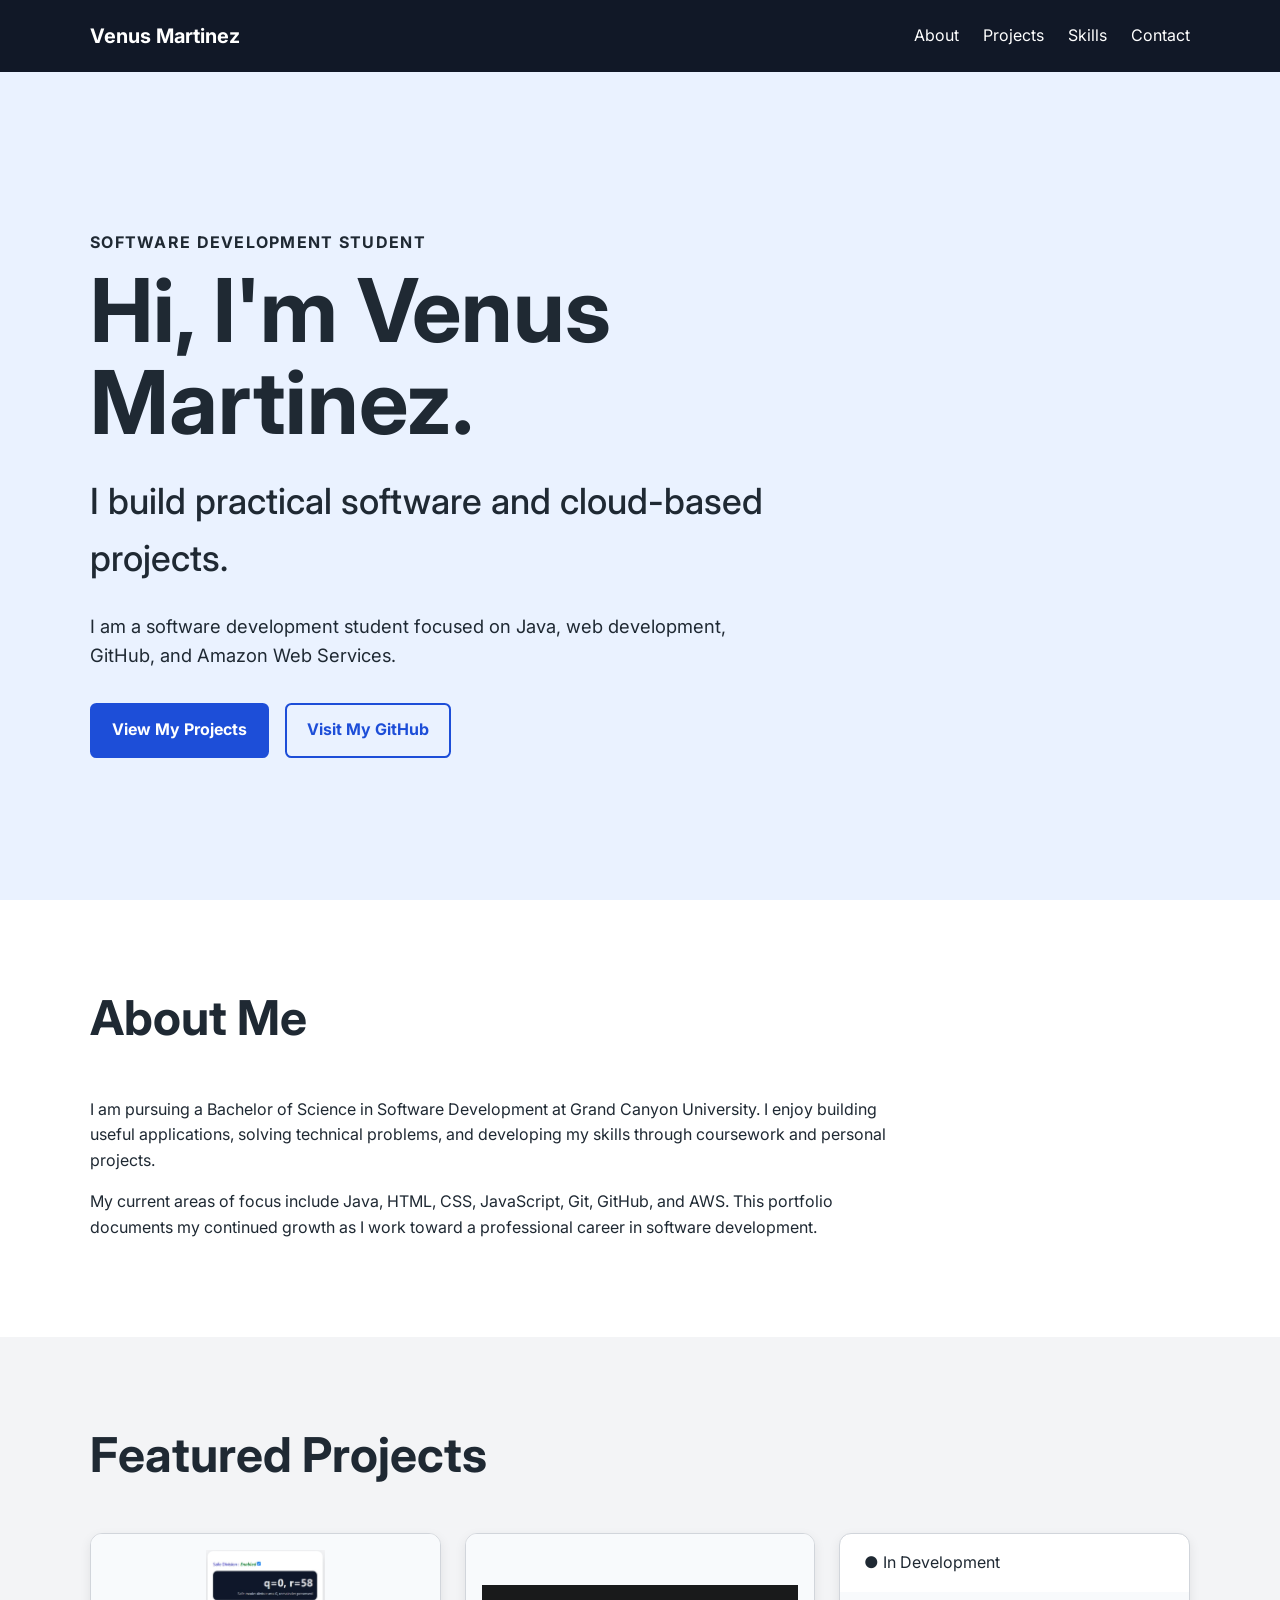
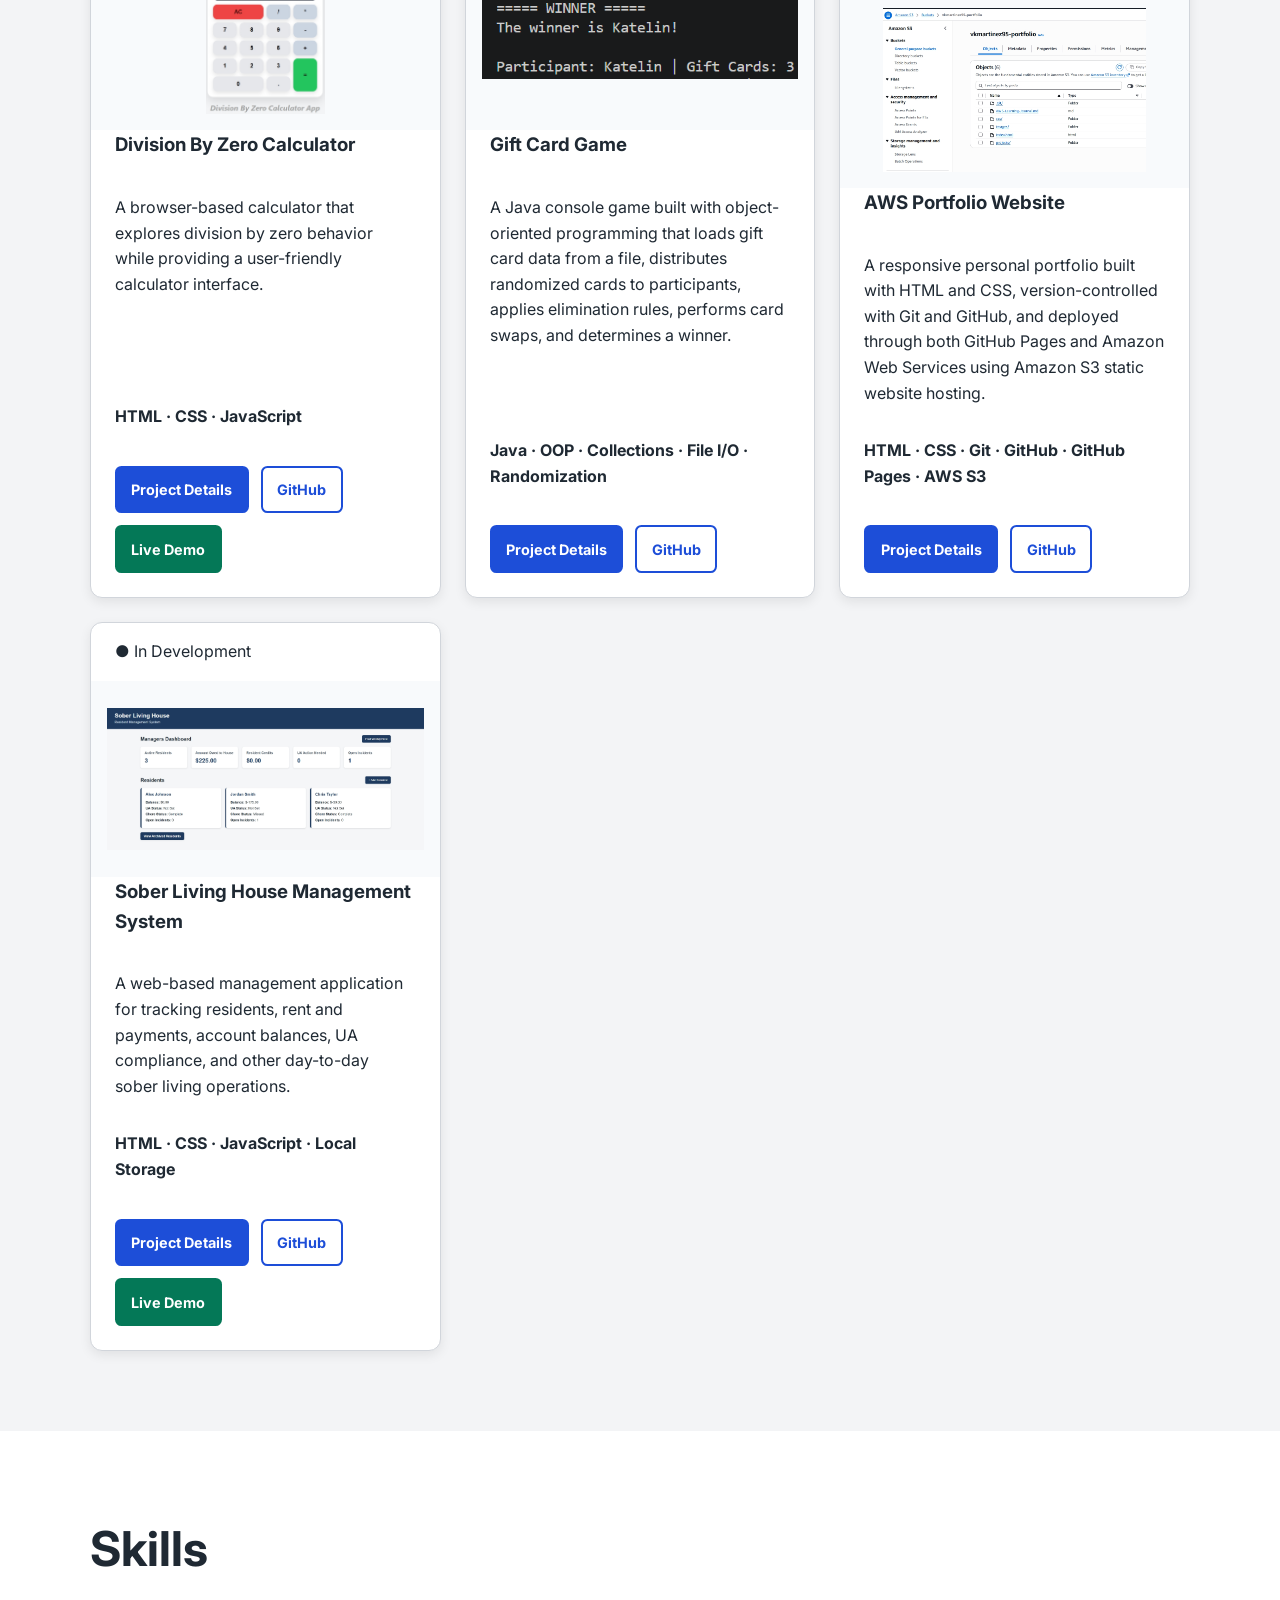
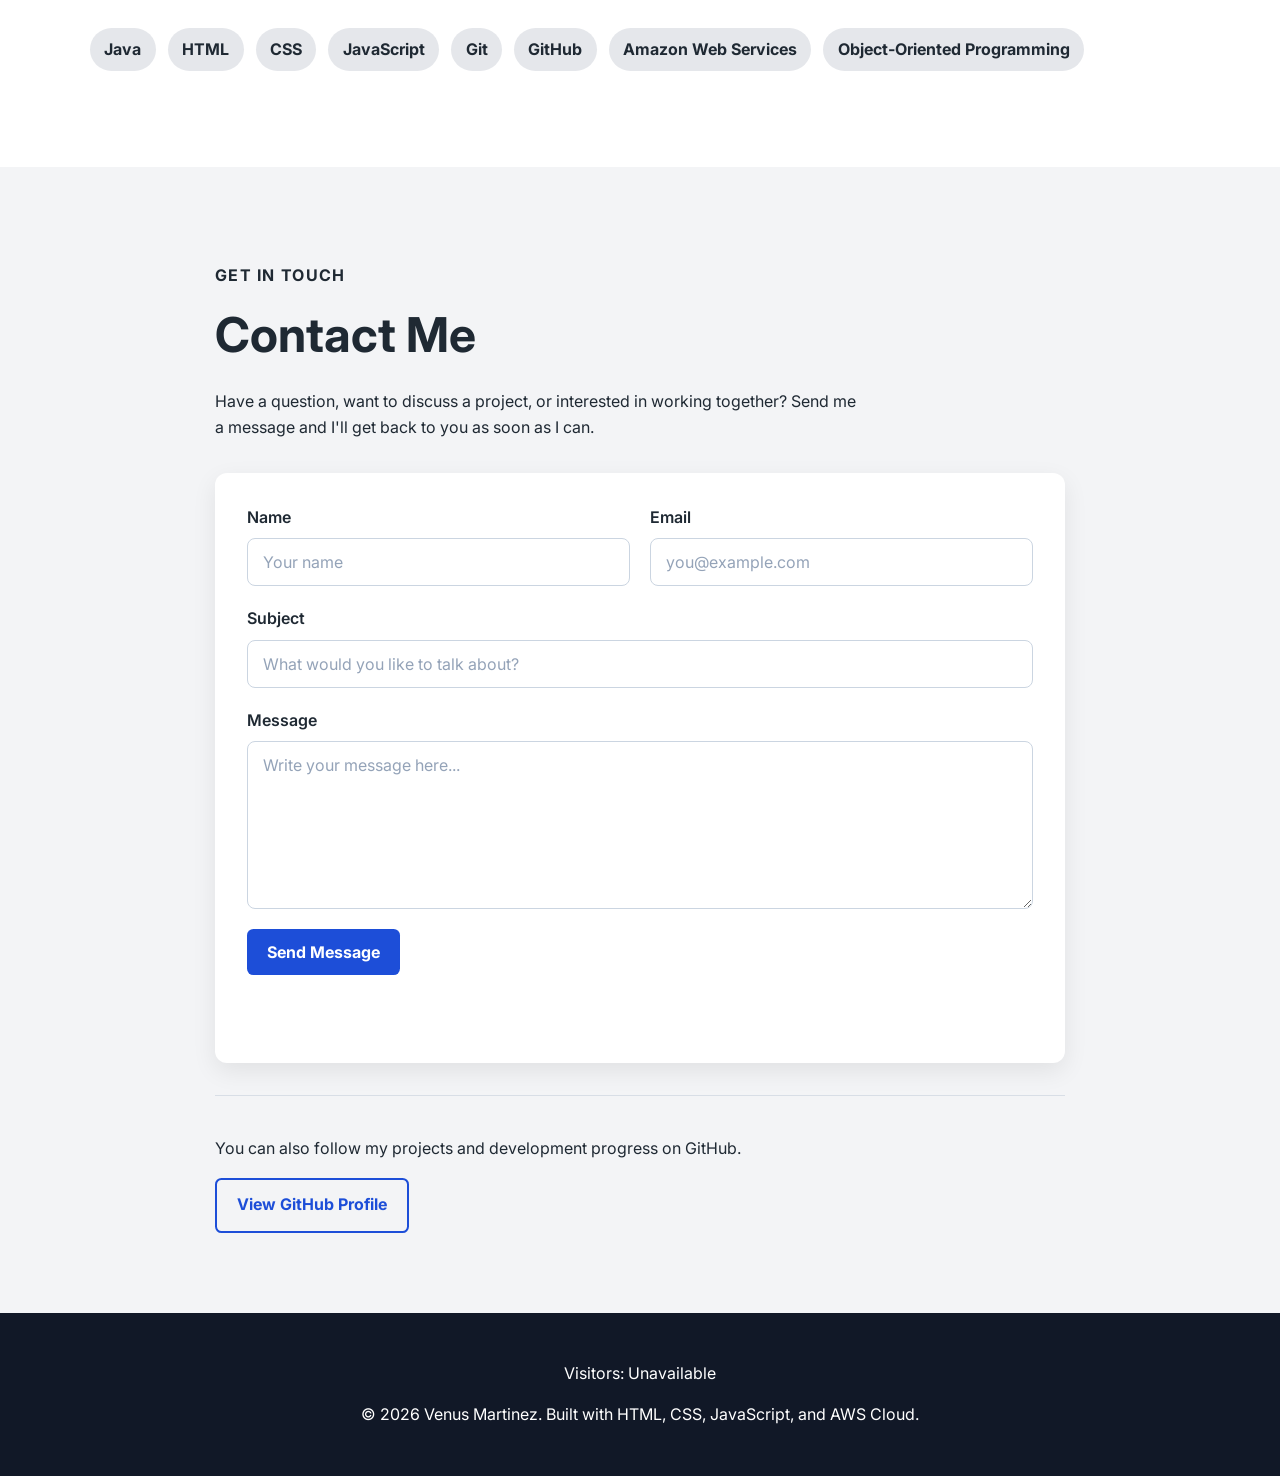
==== commit 5c570e3f: "Contact Form Added to Portfolio Website" ====
--- a/index.html
+++ b/index.html
@@ -233,8 +233,8 @@
                                 Project Details
                             </a>
 
-                            <a href="https://github.com/Venus-Martinez/SoberLivingManager" class="button secondary-button" target="_blank"
-                                rel="noopener noreferrer">
+                            <a href="https://github.com/Venus-Martinez/SoberLivingManager"
+                                class="button secondary-button" target="_blank" rel="noopener noreferrer">
                                 GitHub
                             </a>
 
@@ -269,18 +269,73 @@
         </section>
 
         <section class="section alternate-section" id="contact">
-            <div class="section-container">
-                <h2>Contact</h2>
-
-                <p>
-                    The best place to follow my projects and development
-                    progress is through my GitHub profile.
-                </p>
-
-                <a class="button primary-button" href="https://github.com/Venus-Martinez" target="_blank"
-                    rel="noopener noreferrer">
-                    View GitHub Profile
-                </a>
+            <div class="section-container contact-container">
+
+                <div class="contact-intro">
+                    <p class="eyebrow">Get In Touch</p>
+
+                    <h2>Contact Me</h2>
+
+                    <p>
+                        Have a question, want to discuss a project, or interested in
+                        working together? Send me a message and I'll get back to you
+                        as soon as I can.
+                    </p>
+                </div>
+
+                <form class="contact-form" id="contact-form">
+
+                    <div class="form-row">
+
+                        <div class="form-group">
+                            <label for="contact-name">Name</label>
+                            <input type="text" id="contact-name" name="name" placeholder="Your name" required>
+                        </div>
+
+                        <div class="form-group">
+                            <label for="contact-email">Email</label>
+                            <input type="email" id="contact-email" name="email" placeholder="you@example.com" required>
+                        </div>
+
+                    </div>
+
+                    <div class="form-group">
+                        <label for="contact-subject">Subject</label>
+                        <input type="text" id="contact-subject" name="subject"
+                            placeholder="What would you like to talk about?" required>
+                    </div>
+
+                    <div class="form-group">
+                        <label for="contact-message">Message</label>
+                        <textarea id="contact-message" name="message" rows="7" placeholder="Write your message here..."
+                            required></textarea>
+                    </div>
+
+                    <!-- Spam honeypot. Real visitors won't see this. -->
+                    <div class="website-field" aria-hidden="true">
+                        <label for="website">Website</label>
+                        <input type="text" id="website" name="website" tabindex="-1" autocomplete="off">
+                    </div>
+
+                    <button type="submit" class="button primary-button contact-submit-button" id="contact-submit">
+                        Send Message
+                    </button>
+
+                    <p class="form-status" id="form-status" role="status" aria-live="polite"></p>
+
+                </form>
+
+                <div class="contact-github">
+                    <p>
+                        You can also follow my projects and development progress on GitHub.
+                    </p>
+
+                    <a class="button secondary-button" href="https://github.com/Venus-Martinez" target="_blank"
+                        rel="noopener noreferrer">
+                        View GitHub Profile
+                    </a>
+                </div>
+
             </div>
         </section>
 
@@ -292,17 +347,8 @@
             &copy; 2026 Venus Martinez. Built with HTML, CSS, JavaScript, and AWS Cloud.
         </p>
     </footer>
-    <script>
-        fetch("https://5rsedeqth3jp5kighyw5yqkv4y0baoxn.lambda-url.us-east-2.on.aws/")
-            .then(response => response.json())
-            .then(data => {
-                document.getElementById("visitor-count").textContent = data.count;
-            })
-            .catch(error => {
-                console.error("Error loading visitor count:", error);
-                document.getElementById("visitor-count").textContent = "Unavailable";
-            });
-    </script>
+    <script src="js/visitorCount.js"></script>
+    <script src="js/contactApi.js"></script>
 </body>
 
 </html>
--- a/css/styles.css
+++ b/css/styles.css
@@ -475,4 +475,150 @@
     height: auto;
     margin: 2rem auto;
     border-radius: 12px;
+}
+
+/* =========================================
+CONTACT SECTION
+========================================= */
+
+.contact-container {
+    max-width: 850px;
+}
+
+.contact-intro {
+    margin-bottom: 32px;
+}
+
+.contact-intro h2 {
+    margin-bottom: 12px;
+}
+
+.contact-intro p {
+    max-width: 650px;
+}
+
+/* Contact Form */
+
+.contact-form {
+    background-color: white;
+    padding: 32px;
+    border-radius: 12px;
+    box-shadow: 0 8px 24px rgba(0, 0, 0, 0.08);
+    margin-top: 24px;
+}
+
+.form-row {
+    display: grid;
+    grid-template-columns: 1fr 1fr;
+    gap: 20px;
+}
+
+.form-group {
+    display: flex;
+    flex-direction: column;
+    margin-bottom: 20px;
+}
+
+.form-group label {
+    font-weight: 600;
+    margin-bottom: 8px;
+    color: #1f2933;
+}
+
+.form-group input,
+.form-group textarea {
+    width: 100%;
+    padding: 13px 15px;
+    border: 1px solid #cbd5e1;
+    border-radius: 8px;
+    font-family: inherit;
+    font-size: 16px;
+    background-color: #ffffff;
+    color: #1f2933;
+    transition:
+        border-color 0.2s ease,
+        box-shadow 0.2s ease;
+}
+
+.form-group textarea {
+    resize: vertical;
+    min-height: 150px;
+}
+
+.form-group input:focus,
+.form-group textarea:focus {
+    outline: none;
+    border-color: #2563eb;
+    box-shadow: 0 0 0 3px rgba(37, 99, 235, 0.15);
+}
+
+.form-group input::placeholder,
+.form-group textarea::placeholder {
+    color: #94a3b8;
+}
+
+/* Hidden honeypot field for basic spam protection */
+
+.website-field {
+    position: absolute;
+    left: -9999px;
+    width: 1px;
+    height: 1px;
+    overflow: hidden;
+}
+
+/* Submit Button */
+
+.contact-submit-button {
+    border: none;
+    cursor: pointer;
+    font-family: inherit;
+    font-size: 16px;
+}
+
+.contact-submit-button:disabled {
+    opacity: 0.65;
+    cursor: not-allowed;
+}
+
+/* Status Message */
+
+.form-status {
+    margin-top: 16px;
+    min-height: 24px;
+    font-weight: 500;
+}
+
+.form-status.success {
+    color: #15803d;
+}
+
+.form-status.error {
+    color: #b91c1c;
+}
+
+/* GitHub Area */
+
+.contact-github {
+    margin-top: 32px;
+    padding-top: 24px;
+    border-top: 1px solid #d8dee6;
+}
+
+.contact-github p {
+    margin-bottom: 16px;
+}
+
+/* Responsive Contact Form */
+
+@media (max-width: 700px) {
+
+    .form-row {
+        grid-template-columns: 1fr;
+        gap: 0;
+    }
+
+    .contact-form {
+        padding: 24px 20px;
+    }
 }
